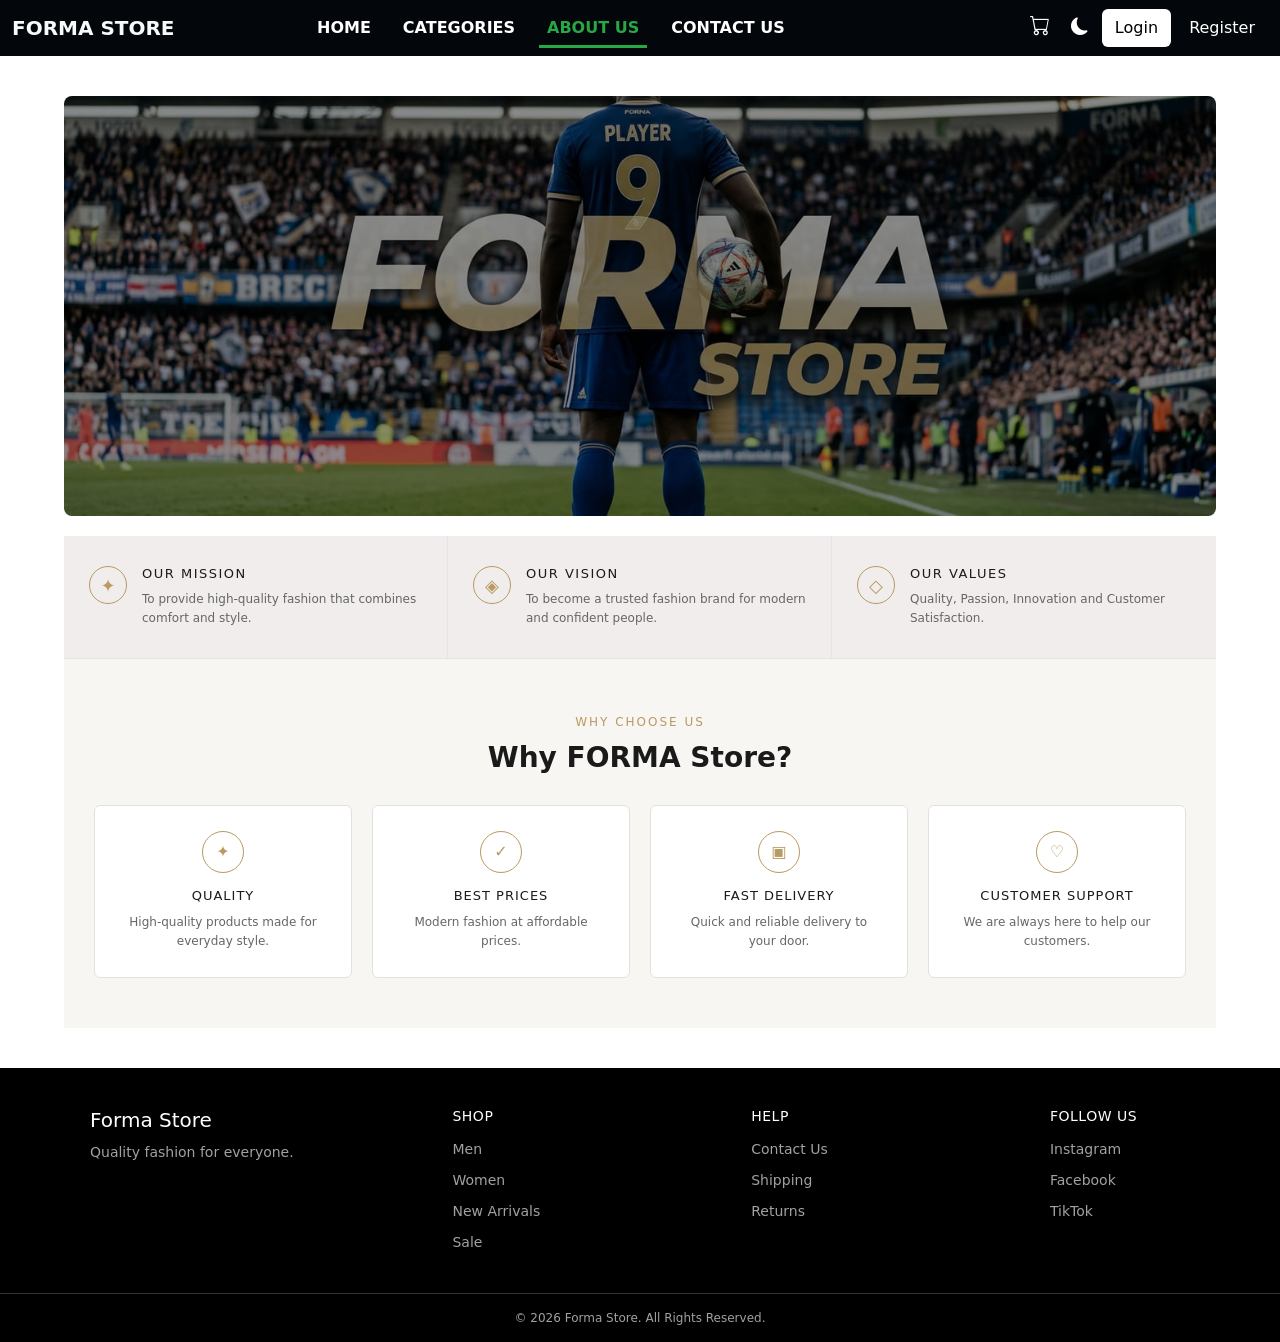
==== aboutus.html @ fb4b0520 "Merge pull request #5 from mohamedwesam13/mohamed02 ." ====
<!doctype html>
<html lang="en">
  <head>
    <meta charset="utf-8">
    <meta name="viewport" content="width=device-width, initial-scale=1">
    <title>About Us</title>
    <link href="https://cdn.jsdelivr.net/npm/bootstrap@5.3.8/dist/css/bootstrap.min.css" rel="stylesheet" integrity="sha384-sRIl4kxILFvY47J16cr9ZwB07vP4J8+LH7qKQnuqkuIAvNWLzeN8tE5YBujZqJLB" crossorigin="anonymous">
    <link rel="stylesheet" href="https://cdn.jsdelivr.net/npm/bootstrap-icons@1.13.1/font/bootstrap-icons.min.css">
<link rel="stylesheet" href="css/style.css">
</head>
  <body>
    <!-- Start Navbar -->
    <nav class="navbar navbar-expand-lg  ">
  <div class="container-fluid">   
  <a class="navbar-brand fw-bold text-light" hre f="#">FORMA STORE</a>
    <button class="navbar-toggler btn-light" type="button" data-bs-toggle="collapse" data-bs-target="#navbarSupportedContent" aria-controls="navbarSupportedContent" aria-expanded="false" aria-label="Toggle navigation">
      <span class="navbar-toggler-icon"></span>
    </button>
    <div class="collapse navbar-collapse " id="navbarSupportedContent">
      <ul class="navbar-nav  mb-2 mb-lg-0 mx-auto">
        <li class="nav-item">
          <a class="nav-link  fw-bold mx-2   links    " aria-current="page" href="index.html">HOME</a>
        </li>
        
        
        <li class="nav-item">
          <a class="nav-link  fw-bold mx-2   links" aria-current="page" href="categories.html">CATEGORIES</a>
        </li>
        <li class="nav-item">
          <a class="nav-link  fw-bold mx-2 active  links" aria-current="page" href="aboutus.html">ABOUT US</a>
        </li>
        <li class="nav-item">
          <a class="nav-link  fw-bold mx-2    links" aria-current="page" href="contactus.html">CONTACT US</a>
          </li>
      </ul>

      <div class="but ms-auto" >
        <button class="bg-transparent border-0 fs-5 mx-2 text-light cart"><a href="cart.html"><i class="bi bi-cart button-css"></i></a></button>
        <button id="darkModeToggle" class="dark-mode-toggle mx-2" title="Dark Mode"></button>
        <button class="btn bg-white logIn" ><a href="login.html"> Login</a></button>
        <button class="bg-transparent text-white register btn" ><a href="register.html"> Register</a></button>

      </div>

    </div>
  </div>
</nav>
<!-- End Navbar -->


<!-- Start section -->

<!-- About Section -->
    <section class="about-section">

        <!-- About Us -->
        <div class="about-hero">

            <img src="./assets/aboutus.jpg" alt="FORMA Store Fashion">



        </div>


        <!-- Our Mission / Vision / Values -->
        <div class="about-features">

            <div class="feature-box">

                <div class="feature-icon">✦</div>

                <div>
                    <h3>OUR MISSION</h3>

                    <p>
                        To provide high-quality fashion
                        that combines comfort and style.
                    </p>
                </div>

            </div>


            <div class="feature-box">

                <div class="feature-icon">◈</div>

                <div>
                    <h3>OUR VISION</h3>

                    <p>
                        To become a trusted fashion brand
                        for modern and confident people.
                    </p>
                </div>

            </div>


            <div class="feature-box">

                <div class="feature-icon">◇</div>

                <div>
                    <h3>OUR VALUES</h3>

                    <p>
                        Quality, Passion, Innovation
                        and Customer Satisfaction.
                    </p>
                </div>

            </div>

        </div>


        <!-- Why Choose Us -->
        <div class="why-choose">

            <div class="why-title">
                <span>WHY CHOOSE US</span>

                <h2>Why FORMA Store?</h2>
            </div>


            <div class="why-items">

                <div class="why-box">

                    <div class="why-icon">✦</div>

                    <h3>QUALITY</h3>

                    <p>
                        High-quality products
                        made for everyday style.
                    </p>

                </div>
                


                <div class="why-box">

                    <div class="why-icon">✓</div>

                    <h3>BEST PRICES</h3>

                    <p>
                        Modern fashion
                        at affordable prices.
                    </p>

                </div>


                <div class="why-box">

                    <div class="why-icon">▣</div>

                    <h3>FAST DELIVERY</h3>

                    <p>
                        Quick and reliable
                        delivery to your door.
                    </p>

                </div>


                <div class="why-box">

                    <div class="why-icon">♡</div>

                    <h3>CUSTOMER SUPPORT</h3>

                    <p>
                        We are always here
                        to help our customers.
                    </p>

                </div>

            </div>

        </div>

    </section>

<!-- End section -->



<!-- Start Footer -->
  <footer class="footer">
<div class="footer-content">
<div>
<h2>Forma Store</h2>
<p>Quality fashion for everyone.</p>
</div>
<div>
<h3>SHOP</h3>
<a href="#">Men</a>
<a href="#">Women</a>
<a href="#">New Arrivals</a>
<a href="#">Sale</a>
</div>
<div>
<h3>HELP</h3>
<a href="#">Contact Us</a>
<a href="#">Shipping</a>
<a href="#">Returns</a>
</div>
<div>
<h3>FOLLOW US</h3>
<a href="#">Instagram</a>
<a href="#">Facebook</a>
<a href="#">TikTok</a>
</div>
</div>
<div class="bottom">
<p>© 2026 Forma Store. All Rights Reserved.</p>
</div>
</footer>
<!-- End Footer -->
<script src="https://cdn.jsdelivr.net/npm/bootstrap@5.3.8/dist/js/bootstrap.bundle.min.js" integrity="sha384-FKyoEForCGlyvwx9Hj09JcYn3nv7wiPVlz7YYwJrWVcXK/BmnVDxM+D2scQbITxI" crossorigin="anonymous"></script>
<script src="script/darkmode.js"></script>
</body>
</html>
---- css/style.css ----
/* Global  */
* {
margin: 0px;
padding: 0px;
}
body {
min-height: 100vh;
display: flex;
flex-direction: column;
}
/* Start Home Page */

/* Start navbar */
.navbar{
    background-color: #03070b;
} 
.navbar-nav .links {
   
    color: white;
}
.navbar-nav .links:hover  , .navbar-nav .links.active{
    color: #28a745;
    border-bottom: 3px solid #28a745;
    padding-bottom: 5px;

}
.navbar-toggler {
    background-color: #ffffff !important;
    border: 1px solid #fff !important;
    border-radius: 4px !important;
    padding: 6px 10px !important;

}

.but .logIn a{
    text-decoration: none;
    color: #000;
}

.but .register a , .but .cart a{
    text-decoration:none ;
    border-style:none ;
    color: white;
}

/* End navbar */

/* Start Intro */

.forma-intro {
    width: 100%;
    min-height: 500px;

    display: flex;
    align-items: center;
    justify-content: space-between;

    padding: 60px 7%;
    box-sizing: border-box;

    background-color: #f7f7f7;
}

.intro-text {
    width: 45%;
}

.intro-small {
    font-size: 14px;
    letter-spacing: 4px;
    margin-bottom: 15px;
    color: #777;
}

.intro-text h1 {
    font-size: 55px;
    margin: 0;
    letter-spacing: 2px;
}

.intro-text h2 {
    font-size: 25px;
    margin: 10px 0 25px;
    font-weight: normal;
}

.intro-description {
    max-width: 450px;

    font-size: 16px;
    line-height: 1.8;

    color: #666;

    margin-bottom: 30px;
}
.intro-btn {
    display: inline-block;

    padding: 14px 30px;

    background-color: #000;
    color: #fff;

    text-decoration: none;

    font-size: 14px;
    letter-spacing: 1px;

    transition: 0.3s;
}

.intro-btn:hover {
    background-color: #978f55;
}
.intro-image {
    width: 45%;
    height: 420px;
    overflow: hidden;
    border-radius: 0 60px 0 60px;
}

.intro-image img {
    width: 100%;
    height: 100%;
    object-fit: cover;
    display: block;
    transition: 0.5s;
}

.intro-image img:hover {
    transform: scale(1.1);
}
/* End Intro */

/* Start Arivalls  */
.linkArivall{
    text-decoration: none;
    opacity: 65%;
    color: #000;
}
.linkArivall:hover {
    text-decoration: underline;
    opacity: 100%;
}

.product-card {
    transition: transform 0.3s ease;
  }
  .product-img-container {
    overflow: hidden;
  }
  .product-img-container img {
    transition: transform 0.4s ease; 
  }

  .product-card:hover .product-img-container img {
    transform: scale(1.08);
  }
  .fs-7 {
    font-size: 0.75rem;
  }

/* End Arivalls  */

/* Start Third section */

.category-section {
    width: 90%;
    max-width: 1200px;
    margin: 60px auto;

    display: flex;
    gap: 15px;

    min-height: 500px;
}

.category-card {
    position: relative;
    overflow: hidden;
    cursor: pointer;
}

.big-card {
    width: 70%;
    height: 500px;
}

.side-cards {
    width: 30%;

    display: flex;
    flex-direction: column;
    gap: 15px;
}

.small-card {
    height: calc(50% - 7.5px);
}

.category-card img {
    width: 100%;
    height: 100%;

    object-fit: cover;

    display: block;

    transition: transform 0.5s ease;
}

.category-card::after {
    content: "";

    position: absolute;

    top: 0;
    left: 0;

    width: 100%;
    height: 100%;

    background: rgba(0, 0, 0, 0.25);
}

.card-content {
    position: absolute;

    left: 25px;
    bottom: 25px;

    z-index: 2;

    color: white;
}

.big-card h2 {
    font-size: 28px;
    margin: 0 0 8px;
}

.small-card h3 {
    font-size: 18px;
    margin: 0 0 5px;
}

.card-content p {
    font-size: 11px;
    letter-spacing: 2px;

    margin: 0;
}

.category-card:hover img {
    transform: scale(1.05);
}

/* End Third section */

/* Start Footer  */
.footer {
  margin-top: auto;
  background-color: black;
  color: white;
}

.footer-content {
  display: flex;
  justify-content: space-between;
  flex-wrap: wrap;
  gap: 30px;
  padding: 40px 50px;
  max-width: 1200px;
  margin: 0 auto;
}

.footer-content div {
  display: flex;
  flex-direction: column;
  gap: 10px;
  min-width: 140px;
}

.footer-content h2 {
  font-size: 20px;
  margin: 0;
}

.footer-content h3 {
  font-size: 14px;
  margin: 0 0 5px 0;
  letter-spacing: 0.5px;
}

.footer-content p {
  color: #a1a1a1;
  font-size: 14px;
  margin: 0;
  max-width: 250px;
}

.footer-content a {
  color: #a1a1a1;
  text-decoration: none;
  font-size: 14px;
  transition: color 0.2s ease;
}

.footer-content a:hover {
  color: white;
}

.bottom {
  border-top: 1px solid #333;
  text-align: center;
  padding: 15px 20px;
}

.bottom p {
  color: #a1a1a1;
  font-size: 12px;
  margin: 0;
}



/* End Footer  */

/* End Home Page */

/* Start Categories Page */

.form-check-input {
    border-color: black;
    box-shadow: none !important;
  
}

.form-check-input:checked {
    background-color:black;
    border-color: black;
}
/* End Categories Page */


/* Start Media */

@media (max-width: 768px) {

    .forma-intro {
        flex-direction: column;

        text-align: center;

        padding: 40px 25px;
    }

    .intro-text {
        width: 100%;
    }

    .intro-text h1 {
        font-size: 40px;
    }
    .intro-description {
        margin: 20px auto 30px;
    }
    .intro-image {
        width: 100%;
        height: 350px;
        margin-top: 40px;
    }

        .category-section {
        flex-direction: column;
        width: 92%;
    }

    .big-card {
        width: 100%;
        height: 350px;
    }

    .side-cards {
        width: 100%;
        flex-direction: row;
    }

    .small-card {
        width: 50%;
        height: 220px;
    }

    .big-card h2 {
        font-size: 22px;

    .about-section {
        width: 94%;
    }


    .about-hero {
        height: 380px;
    }


    .about-overlay {
        left: 30px;

        width: 80%;
    }

    .about-overlay h2 {
        font-size: 30px;
    }

    .about-features {
        grid-template-columns: 1fr;
    }

    .feature-box {
        border-right: none;

        border-bottom: 1px solid #f1eded;
    }

    .feature-box:last-child {
        border-bottom: none;
    }

    .why-choose {
        padding: 40px 20px;
    }

    .why-items {
        grid-template-columns: 1fr 1fr;
    }

    }
}
@media (max-width: 500px) {

    .why-items {
        grid-template-columns: 1fr;
    }


    .about-overlay {
        left: 20px;
    }


    .about-overlay h2 {
        font-size: 26px;
    }

}


/* End Media */


.about-section {
    width: 90%;
    max-width: 1200px;
    margin: 40px auto;
    background: #ffffff;
    color: #090101;
    box-sizing: border-box;
}

.about-hero {
    height: 420px;
    position: relative;
    overflow: hidden;
    border-radius: 8px;
}

.about-hero img {
    width: 100%;
    height: 100%;
    object-fit: cover;
    display: block;
    filter: brightness(0.55);
}

.about-overlay {
    position: absolute;
    top: 50%;
    left: 50px;
    transform: translateY(-50%);
    max-width: 450px;
    width: 80%;
    color: #ffffff;
    z-index: 2;
}

.about-overlay span {
    font-size: 14px;
    letter-spacing: 3px;
    color: #b99a62;
    text-transform: uppercase;
}

.about-overlay h2 {
    font-size: 38px;
    margin: 10px 0;
    font-weight: 600;
    color: #ffffff;
    line-height: 1.2;
}

.about-overlay p {
    font-size: 14px;
    line-height: 1.7;
    color: #e0e0e0;
}

.about-features {
    display: grid;
    grid-template-columns: repeat(3, 1fr);
    background: #f1eded;
    border-bottom: 1px solid #e5e5e5;
    margin-top: 20px;
}

.feature-box {
    display: flex;
    align-items: flex-start;
    gap: 15px;
    padding: 30px 25px;
    border-right: 1px solid #e5e5e5;
}

.feature-box:last-child {
    border-right: none;
}

.feature-icon {
    min-width: 38px;
    height: 38px;
    border: 1px solid #b99a62;
    border-radius: 50%;
    display: flex;
    align-items: center;
    justify-content: center;
    color: #b99a62;
    font-size: 18px;
    flex-shrink: 0;
}

.feature-box h3 {
    margin: 0 0 8px;
    font-size: 13px;
    letter-spacing: 1.5px;
    color: #1a1a1a;
}

.feature-box p {
    margin: 0;
    font-size: 12px;
    line-height: 1.6;
    color: #666666;
}

.why-choose {
    padding: 50px 30px;
    background: #f7f6f2;
}

.why-title {
    margin-bottom: 30px;
    text-align: center;
}

.why-title span {
    font-size: 12px;
    letter-spacing: 2px;
    color: #b99a62;
    text-transform: uppercase;
}

.why-title h2 {
    margin: 8px 0 0;
    font-size: 28px;
    font-weight: 600;
    color: #1a1a1a;
}

.why-items {
    display: grid;
    grid-template-columns: repeat(4, 1fr);
    gap: 20px;
}

.why-box {
    background: #ffffff;
    padding: 25px;
    border: 1px solid #e4e1da;
    border-radius: 6px;
    transition: transform 0.3s ease, border-color 0.3s ease;
    text-align: center;
}

.why-box:hover {
    transform: translateY(-5px);
    border-color: #b99a62;
}

.why-icon {
    width: 42px;
    height: 42px;
    border: 1px solid #b99a62;
    border-radius: 50%;
    display: flex;
    align-items: center;
    justify-content: center;
    color: #b99a62;
    margin: 0 auto 15px auto;
}

.why-box h3 {
    font-size: 13px;
    letter-spacing: 1px;
    margin-bottom: 10px;
    color: #1a1a1a;
}

.why-box p {
    font-size: 12px;
    line-height: 1.6;
    color: #666666;
    margin: 0;
}






/* Start Dark Mode */


body.dark-mode {
    background-color: #121212;
    color: #f1f1f1;
}


body.dark-mode .navbar {
    background-color: black;
}

body.dark-mode .forma-intro {
    background-color: #1a1a1a;
}

body.dark-mode .intro-small,
body.dark-mode .intro-description {
    color: #cccccc;
}

body.dark-mode .intro-btn {
    background-color: #f1f1f1;
    color: black;
}

body.dark-mode .card-body h3,
body.dark-mode .product-card h3,
body.dark-mode .text-dark {
    color: #f1f1f1 !important;
}

body.dark-mode .bg-light {
    background-color: #1e1e1e !important;
}

body.dark-mode .linkArivall {
    color: #f1f1f1;
}


.dark-mode-toggle {
    background-color: transparent;
    border: none;
    font-size: 1.1rem;
    color: #ffffff;
}

/* End Dark Mode */

/* start cart */

.cart-page {
    width: 92%;
    max-width: 1200px;
    margin: 60px auto;
}

.cart-title {
    font-size: 28px;
    font-weight: 600;
    letter-spacing: 1px;
    margin-bottom: 30px;
}
.cart-container {
    background: white;
    border: 1px solid #e5e5e5;
}

.cart-header {
    display: grid;

    grid-template-columns:
        2fr
        1fr
        1fr
        1fr
        40px;
    align-items: center;
    padding: 20px 25px;
    background: #fafafa;
    border-bottom: 1px solid #e5e5e5;
    font-size: 11px;
    font-weight: bold;
    letter-spacing: 1px;
}

.cart-item {
    display: grid;
    grid-template-columns:
        2fr
        1fr
        1fr
        1fr
        40px;
    align-items: center;
    padding: 22px 25px;
    border-bottom: 1px solid #eeeeee;
    min-height: 130px;
}

.product-info {
    display: flex;
    align-items: center;
    gap: 18px;
}

.product-info img {
    width: 80px;
    height: 80px;
    object-fit: cover;
    border: 1px solid #eeeeee;
    background: #f5f5f5;
}

.product-info h3 {
    font-size: 14px;
    font-weight: 600;
    margin-bottom: 8px;
}

.product-info p {
    font-size: 11px;
    color: #777;
    margin-bottom: 3px;
}

.product-price,
.product-total {
    font-size: 13px;
    font-weight: 500;
}

.quantity {
    display: flex;
    align-items: center;
    justify-content: flex-start;
    width: fit-content;
    border: 1px solid #ddd;
}

.quantity button {
    width: 28px;
    height: 28px;
    border: none;
    background: white;
    cursor: pointer;
    font-size: 15px;
    transition: 0.2s;
}

.quantity button:hover {
    background: #f0eee8;
}

.quantity span {
    width: 28px;
    text-align: center;
    font-size: 12px;
}

.delete-btn {
    border: none;
    background: transparent;
    cursor: pointer;
    font-size: 15px;
    opacity: 0.6;
    transition: 0.2s;
}

.delete-btn:hover {
    opacity: 1;
    transform: scale(1.1);
}

.cart-bottom {
    display: grid;
    grid-template-columns: 1fr 1fr;
    gap: 25px;
    margin-top: 30px;
}

.coupon-box {
    background: white;
    border: 1px solid #e5e5e5;
    padding: 30px;
}

.coupon-box h3 {
    font-size: 12px;
    letter-spacing: 1px;
    margin-bottom: 20px;
}

.coupon-form {
    display: flex;
    gap: 10px;
}

.coupon-form input {
    flex: 1;
    height: 42px;
    border: 1px solid #ddd;
    padding: 0 12px;
    outline: none;
    font-size: 12px;
}

.coupon-form input:focus {
    border-color: #b99a62;
}

.coupon-form button {
    padding: 0 22px;
    border: none;
    background: #171717;
    color: white;
    cursor: pointer;
    font-size: 11px;
    letter-spacing: 1px;
    transition: 0.3s;
}

.coupon-form button:hover {
    background: #b99a62;
}

.summary {
    background: white;
    border: 1px solid #e5e5e5;
    padding: 30px;
}

.summary-row,
.summary-total {
    display: flex;
    justify-content: space-between;
    align-items: center;
    margin-bottom: 18px;
}

.summary-row span,
.summary-total span {
    font-size: 12px;
    letter-spacing: 1px;
}

.summary-row strong {
    font-size: 13px;
    font-weight: 500;
}

.summary-total {
    padding-top: 18px;
    border-top: 1px solid #eeeeee;
    margin-top: 5px;
}

.summary-total strong {
    color: #b99a62;
    font-size: 18px;
}

.checkout-btn {
    width: 100%;
    height: 45px;
    margin-top: 15px;
    border: none;
    background: #171717;
    color: white;
    cursor: pointer;
    font-size: 11px;
    font-weight: bold;
    letter-spacing: 1px;
    transition: 0.3s;
}

.checkout-btn:hover {
    background: #b99a62;
}

.continue-shopping {
    display: block;
    text-align: center;
    margin-top: 18px;
    color: #555;
    text-decoration: none;
    font-size: 10px;
    letter-spacing: 1px;
}

.continue-shopping:hover {
    color: #b99a62;
}

/* end cart */


/* Start Media */

@media (max-width: 992px) {
    .why-items {
        grid-template-columns: repeat(2, 1fr);
    }
}

@media (max-width: 768px) {
    .about-section {
        width: 95%;
        margin: 20px auto;
    }

    .about-hero {
        height: 320px;
    }

    .about-overlay {
        left: 25px;
        width: 90%;
    }

    .about-overlay h2 {
        font-size: 28px;
    }

    .about-features {
        grid-template-columns: 1fr;
    }

    .feature-box {
        border-right: none;
        border-bottom: 1px solid #e5e5e5;
        padding: 20px;
    }

    .feature-box:last-child {
        border-bottom: none;
    }

  .footer-content {
    flex-direction: column;
    align-items: center; 
    text-align: center; 
    padding: 40px 20px;
    gap: 30px;
  }

  .footer-content div {
    align-items: center;
  }

  .footer-content p {
    max-width: 100%;
  }
  .cart-page {
        width: 95%;

        margin: 35px auto;
    }


    .cart-header {
        display: none;
    }


    .cart-item {
        grid-template-columns: 1fr;

        gap: 15px;

        padding: 25px;
    }


    .product-info {
        width: 100%;
    }


    .product-price::before {
        content: "PRICE: ";

        color: #888;

        font-size: 10px;
    }


    .product-total::before {
        content: "TOTAL: ";

        color: #888;

        font-size: 10px;
    }


    .quantity {
        margin: 5px 0;
    }


    .delete-btn {
        position: absolute;

        right: 25px;
    }


    .cart-bottom {
        grid-template-columns: 1fr;
    }


}

@media (max-width: 576px) {
    .about-hero {
        height: 280px;
    }

    .about-overlay {
        left: 15px;
    }

    .about-overlay h2 {
        font-size: 22px;
    }

    .about-overlay p {
        font-size: 12px;
        line-height: 1.5;
    }

    .why-choose {
        padding: 30px 15px;
    }

    .why-items {
        grid-template-columns: 1fr;
    }

        .cart-title {
        font-size: 22px;
    }
    .product-info img {
        width: 65px;
        height: 65px;
    }
    .product-info h3 {
        font-size: 12px;
    }
    .coupon-form {
        flex-direction: column;
    }
    .coupon-form button {
        height: 40px;
    }
}


/* End Media */
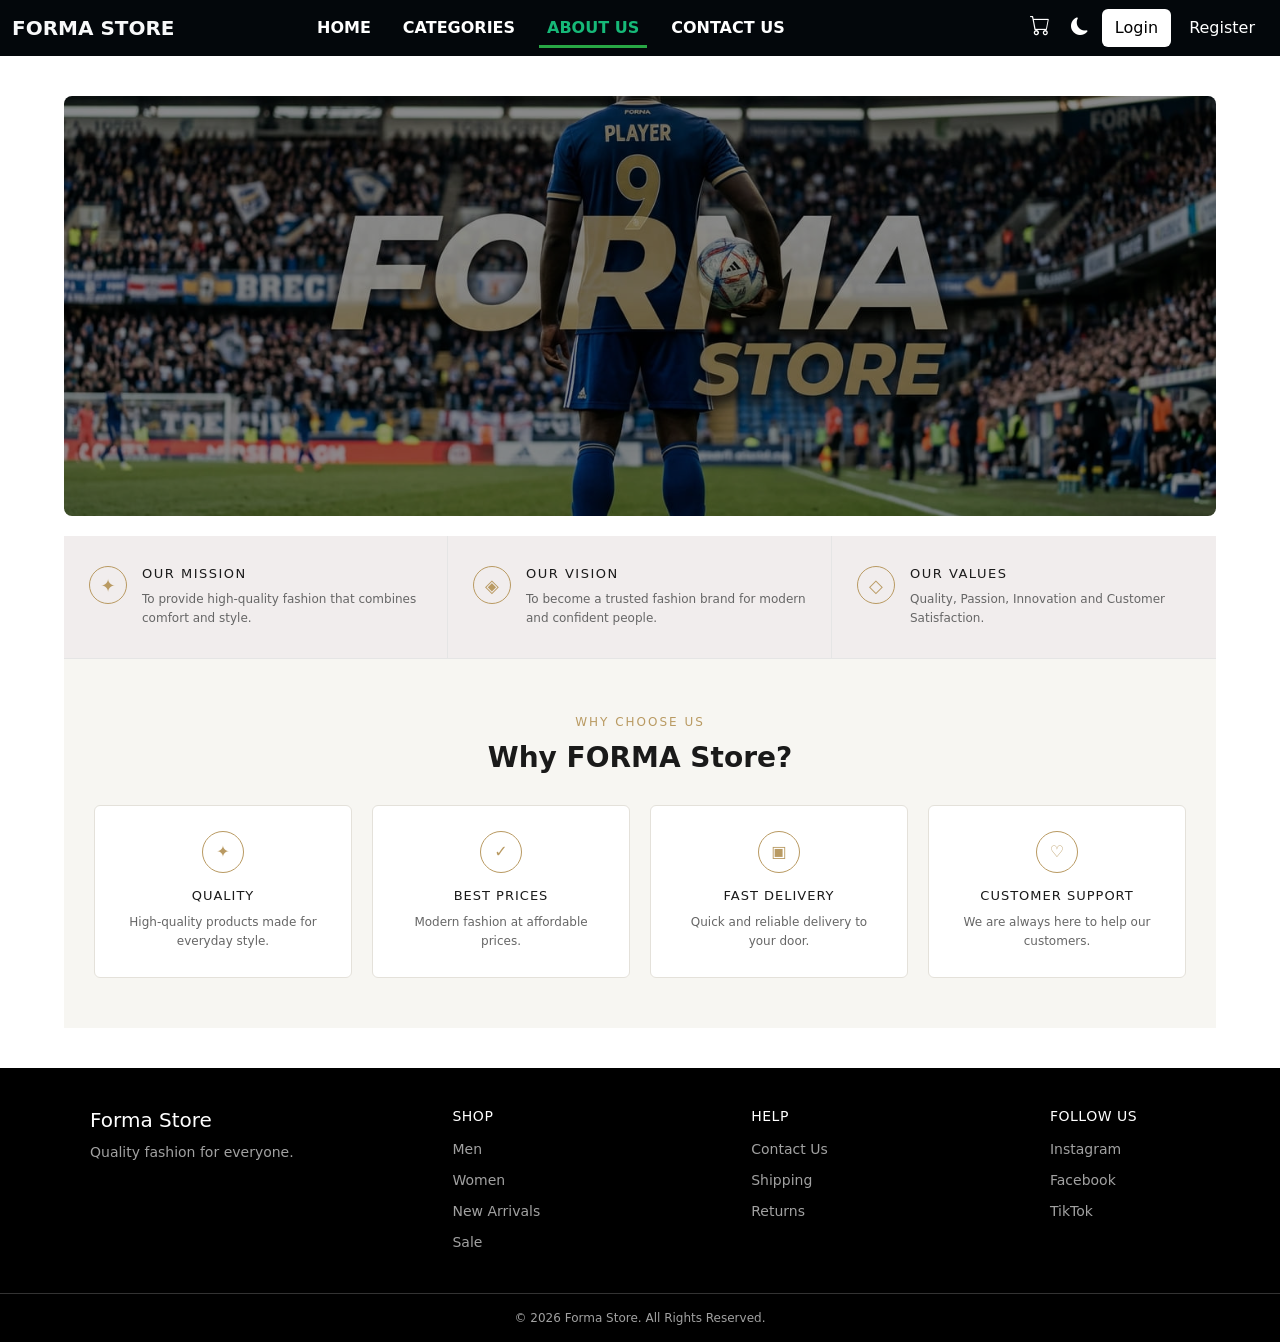
==== commit 3bcf3e35: "Merge pull request #8 from mohamedwesam13/mohamed02 ." ====
--- a/aboutus.html
+++ b/aboutus.html
@@ -35,7 +35,7 @@
       </ul>
 
       <div class="but ms-auto" >
-        <button class="bg-transparent border-0 fs-5 mx-2 text-light cart"><a href="cart.html"><i class="bi bi-cart button-css"></i></a></button>
+        <button class="bg-transparent border-0 fs-5 mx-2 text-light cart" aria-label="cart"><a href="cart.html"><i class="bi bi-cart button-css"></i></a></button>
         <button id="darkModeToggle" class="dark-mode-toggle mx-2" title="Dark Mode"></button>
         <button class="btn bg-white logIn" ><a href="login.html"> Login</a></button>
         <button class="bg-transparent text-white register btn" ><a href="register.html"> Register</a></button>
--- a/css/style.css
+++ b/css/style.css
@@ -310,7 +310,7 @@
 }
 
 .footer-content a:hover {
-  color: white;
+  color: #28a745;
 }
 
 .bottom {
@@ -327,6 +327,8 @@
 
 
 
+
+
 /* End Footer  */
 
 /* End Home Page */
@@ -346,121 +348,6 @@
 /* End Categories Page */
 
 
-/* Start Media */
-
-@media (max-width: 768px) {
-
-    .forma-intro {
-        flex-direction: column;
-
-        text-align: center;
-
-        padding: 40px 25px;
-    }
-
-    .intro-text {
-        width: 100%;
-    }
-
-    .intro-text h1 {
-        font-size: 40px;
-    }
-    .intro-description {
-        margin: 20px auto 30px;
-    }
-    .intro-image {
-        width: 100%;
-        height: 350px;
-        margin-top: 40px;
-    }
-
-        .category-section {
-        flex-direction: column;
-        width: 92%;
-    }
-
-    .big-card {
-        width: 100%;
-        height: 350px;
-    }
-
-    .side-cards {
-        width: 100%;
-        flex-direction: row;
-    }
-
-    .small-card {
-        width: 50%;
-        height: 220px;
-    }
-
-    .big-card h2 {
-        font-size: 22px;
-
-    .about-section {
-        width: 94%;
-    }
-
-
-    .about-hero {
-        height: 380px;
-    }
-
-
-    .about-overlay {
-        left: 30px;
-
-        width: 80%;
-    }
-
-    .about-overlay h2 {
-        font-size: 30px;
-    }
-
-    .about-features {
-        grid-template-columns: 1fr;
-    }
-
-    .feature-box {
-        border-right: none;
-
-        border-bottom: 1px solid #f1eded;
-    }
-
-    .feature-box:last-child {
-        border-bottom: none;
-    }
-
-    .why-choose {
-        padding: 40px 20px;
-    }
-
-    .why-items {
-        grid-template-columns: 1fr 1fr;
-    }
-
-    }
-}
-@media (max-width: 500px) {
-
-    .why-items {
-        grid-template-columns: 1fr;
-    }
-
-
-    .about-overlay {
-        left: 20px;
-    }
-
-
-    .about-overlay h2 {
-        font-size: 26px;
-    }
-
-}
-
-
-/* End Media */
 
 
 .about-section {
@@ -939,6 +826,108 @@
 
 /* end cart */
 
+/* start contact us */
+
+/*contact*/
+:root {
+  --bg: #f5f6f8
+  --nav: #ffffff;   
+  --text: #171b22;
+  --second-text: #666;
+  --box: #eef8f6;
+  --form: #ffffff;
+  --input: #ffffff;
+  --border: #dee2e6;
+  --green: #16b978;
+}
+
+.dark-mode {
+    --bg: #0b1017;
+    --nav: #05080c;
+    --text: #f5f5f5;
+    --second-text: #a9afb8;
+    --box: #08251f;
+    --form: #161b23;
+    --input: #12171f;
+    --border: #343b45;
+    --green: #16b978;
+}
+
+body {
+    background-color: var(--bg);
+    color: var(--text);
+    transition: 0.4s;
+}
+
+.custom-nav {
+    background-color: var(--nav) !important;
+}
+
+.custom-text {
+    color: var(--text) !important;
+}
+
+.second-text {
+    color: var(--second-text);
+}
+
+.contact-box {
+    background-color: var(--box);
+    border: 1px solid rgba(22, 185, 120, 0.3);
+}
+
+.form-box {
+    background-color: var(--form);
+    border: 1px solid var(--border);
+}
+
+.custom-input {
+    background-color: var(--input) !important;
+    color: var(--text) !important;
+    border-color: var(--border) !important;
+}
+
+.custom-input:focus {
+    border-color: var(--green) !important;
+    box-shadow: 0 0 0 0.25rem rgba(22, 185, 120, 0.15) !important;
+}
+
+.custom-input::placeholder {
+    color:#8a9099;
+    opacity:1;
+}
+
+body.dark-mode .custom-input::placeholder {
+    color:#9ca3af;
+    opacity:1;
+}
+
+.green-text {
+    color: var(--green);
+}
+
+.green-bg {
+    background-color: var(--green);
+}
+
+.contact-icon {
+    width: 50px;
+    height: 50px;
+    background-color: rgba(22, 185, 120, 0.12);
+    color: var(--green);
+}
+
+.theme-btn {
+    border: none;
+    background: transparent;
+    color: var(--text);
+}
+
+.nav-link.active {
+    color: var(--green) !important;
+}
+
+/* end contact us */
 
 /* Start Media */
 
@@ -949,6 +938,97 @@
 }
 
 @media (max-width: 768px) {
+        .forma-intro {
+        flex-direction: column;
+
+        text-align: center;
+
+        padding: 40px 25px;
+    }
+
+    .intro-text {
+        width: 100%;
+    }
+
+    .intro-text h1 {
+        font-size: 40px;
+    }
+    .intro-description {
+        margin: 20px auto 30px;
+    }
+    .intro-image {
+        width: 100%;
+        height: 350px;
+        margin-top: 40px;
+    }
+
+        .category-section {
+        flex-direction: column;
+        width: 92%;
+    }
+
+    .big-card {
+        width: 100%;
+        height: 350px;
+    }
+
+    .side-cards {
+        width: 100%;
+        flex-direction: row;
+    }
+
+    .small-card {
+        width: 50%;
+        height: 220px;
+    }
+
+    .big-card h2 {
+        font-size: 22px;
+
+    .about-section {
+        width: 94%;
+    }
+
+
+    .about-hero {
+        height: 380px;
+    }
+
+
+    .about-overlay {
+        left: 30px;
+
+        width: 80%;
+    }
+
+    .about-overlay h2 {
+        font-size: 30px;
+    }
+
+    .about-features {
+        grid-template-columns: 1fr;
+    }
+
+    .feature-box {
+        border-right: none;
+
+        border-bottom: 1px solid #f1eded;
+    }
+
+    .feature-box:last-child {
+        border-bottom: none;
+    }
+
+    .why-choose {
+        padding: 40px 20px;
+    }
+
+    .why-items {
+        grid-template-columns: 1fr 1fr;
+    }
+
+    }
+
     .about-section {
         width: 95%;
         margin: 20px auto;
@@ -1101,7 +1181,21 @@
     .coupon-form button {
         height: 40px;
     }
-}
-
+
+        .why-items {
+        grid-template-columns: 1fr;
+    }
+
+
+    .about-overlay {
+        left: 20px;
+    }
+
+
+    .about-overlay h2 {
+        font-size: 26px;
+    }
+
+}
 
 /* End Media */
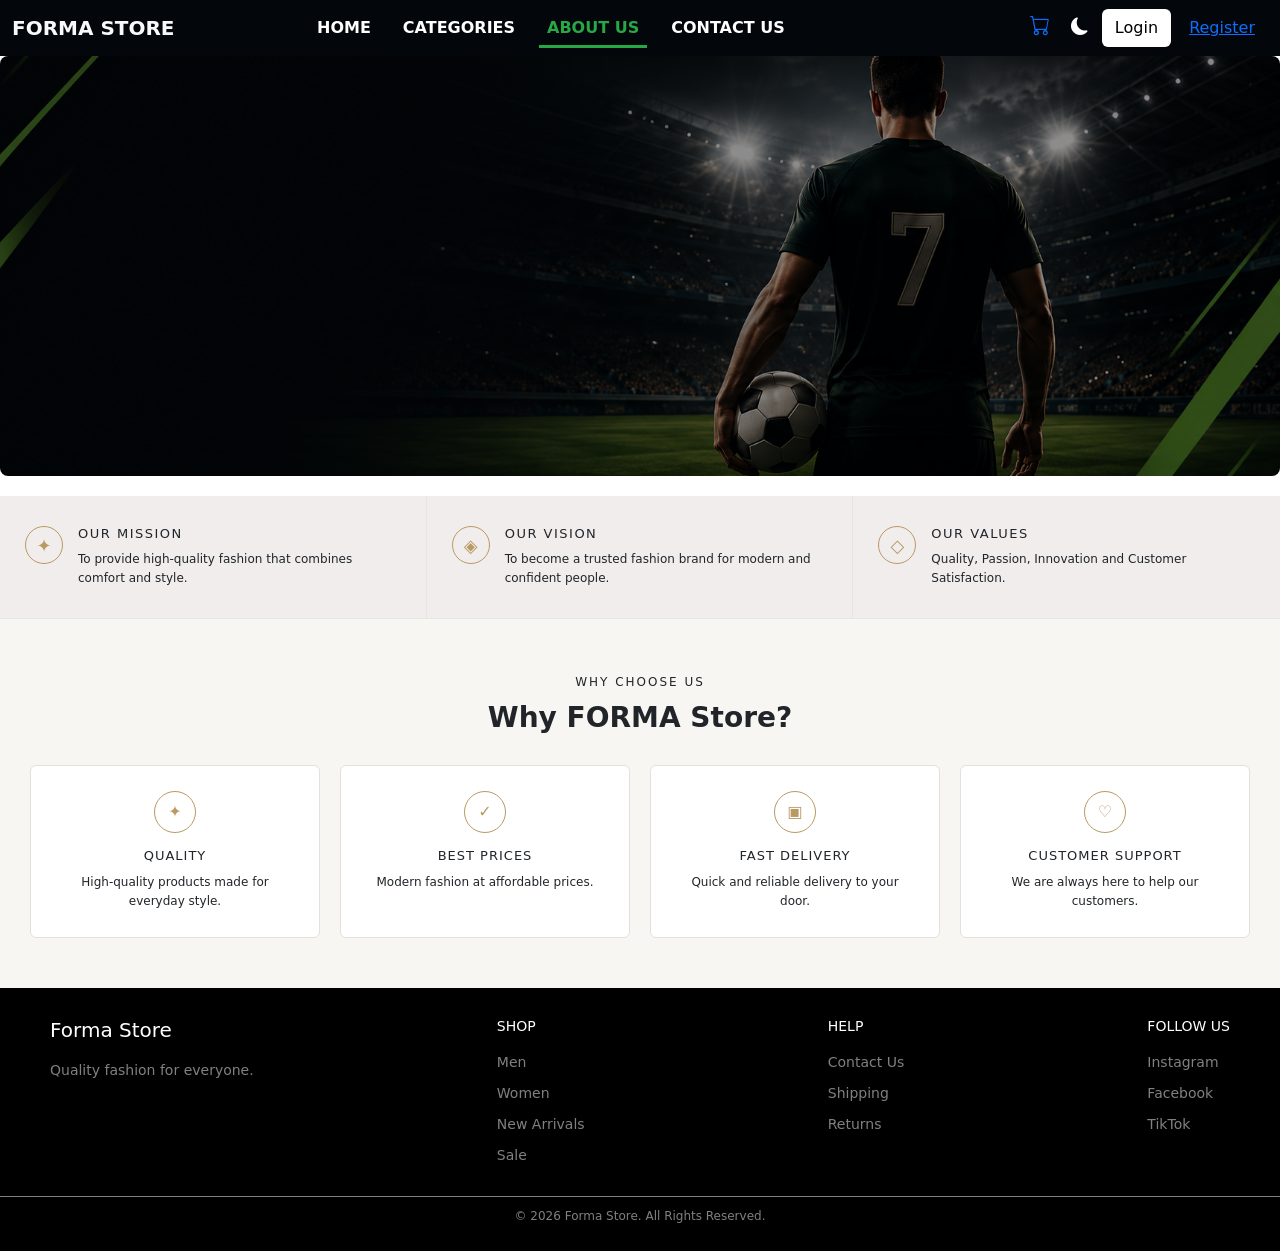
==== commit 2af5e777: "." ====
--- a/aboutus.html
+++ b/aboutus.html
@@ -35,7 +35,7 @@
       </ul>
 
       <div class="but ms-auto" >
-        <button class="bg-transparent border-0 fs-5 mx-2 text-light cart" aria-label="cart"><a href="cart.html"><i class="bi bi-cart button-css"></i></a></button>
+        <button class="bg-transparent border-0 fs-5 mx-2 text-light cart"><a href="cart.html"><i class="bi bi-cart button-css"></i></a></button>
         <button id="darkModeToggle" class="dark-mode-toggle mx-2" title="Dark Mode"></button>
         <button class="btn bg-white logIn" ><a href="login.html"> Login</a></button>
         <button class="bg-transparent text-white register btn" ><a href="register.html"> Register</a></button>
@@ -54,7 +54,7 @@
     <section class="about-section">
 
         <!-- About Us -->
-        <div class="about-hero">
+        <div class="about-hero ">
 
             <img src="./assets/aboutus.jpg" alt="FORMA Store Fashion">
 
@@ -64,16 +64,16 @@
 
 
         <!-- Our Mission / Vision / Values -->
-        <div class="about-features">
-
-            <div class="feature-box">
+        <div class="about-features ">
+
+            <div class="feature-box ">
 
                 <div class="feature-icon">✦</div>
 
                 <div>
-                    <h3>OUR MISSION</h3>
-
-                    <p>
+                    <h3 class="text-dark">OUR MISSION </h3>
+
+                    <p class="text-dark">
                         To provide high-quality fashion
                         that combines comfort and style.
                     </p>
@@ -87,9 +87,9 @@
                 <div class="feature-icon">◈</div>
 
                 <div>
-                    <h3>OUR VISION</h3>
-
-                    <p>
+                    <h3  class="text-dark">OUR VISION</h3>
+
+                    <p  class="text-dark">
                         To become a trusted fashion brand
                         for modern and confident people.
                     </p>
@@ -103,9 +103,9 @@
                 <div class="feature-icon">◇</div>
 
                 <div>
-                    <h3>OUR VALUES</h3>
-
-                    <p>
+                    <h3  class="text-dark">OUR VALUES</h3>
+
+                    <p  class="text-dark">
                         Quality, Passion, Innovation
                         and Customer Satisfaction.
                     </p>
@@ -120,9 +120,9 @@
         <div class="why-choose">
 
             <div class="why-title">
-                <span>WHY CHOOSE US</span>
-
-                <h2>Why FORMA Store?</h2>
+                <span  class="text-dark">WHY CHOOSE US</span>
+
+                <h2  class="text-dark">Why FORMA Store?</h2>
             </div>
 
 
@@ -132,9 +132,9 @@
 
                     <div class="why-icon">✦</div>
 
-                    <h3>QUALITY</h3>
-
-                    <p>
+                    <h3  class="text-dark">QUALITY</h3>
+
+                    <p  class="text-dark">
                         High-quality products
                         made for everyday style.
                     </p>
@@ -147,9 +147,9 @@
 
                     <div class="why-icon">✓</div>
 
-                    <h3>BEST PRICES</h3>
-
-                    <p>
+                    <h3  class="text-dark">BEST PRICES</h3>
+
+                    <p  class="text-dark">
                         Modern fashion
                         at affordable prices.
                     </p>
@@ -161,9 +161,9 @@
 
                     <div class="why-icon">▣</div>
 
-                    <h3>FAST DELIVERY</h3>
-
-                    <p>
+                    <h3  class="text-dark">FAST DELIVERY</h3>
+
+                    <p  class="text-dark">
                         Quick and reliable
                         delivery to your door.
                     </p>
@@ -175,9 +175,9 @@
 
                     <div class="why-icon">♡</div>
 
-                    <h3>CUSTOMER SUPPORT</h3>
-
-                    <p>
+                    <h3  class="text-dark">CUSTOMER SUPPORT</h3>
+
+                    <p  class="text-dark">
                         We are always here
                         to help our customers.
                     </p>
@@ -227,6 +227,6 @@
 </footer>
 <!-- End Footer -->
 <script src="https://cdn.jsdelivr.net/npm/bootstrap@5.3.8/dist/js/bootstrap.bundle.min.js" integrity="sha384-FKyoEForCGlyvwx9Hj09JcYn3nv7wiPVlz7YYwJrWVcXK/BmnVDxM+D2scQbITxI" crossorigin="anonymous"></script>
-<script src="script/darkmode.js"></script>
+<script src="./script/darkmode.js"></script>
 </body>
 </html>
--- a/css/style.css
+++ b/css/style.css
@@ -20,7 +20,9 @@
    
     color: white;
 }
-.navbar-nav .links:hover  , .navbar-nav .links.active{
+.navbar-nav .linkshover,
+.navbar-nav .links.active
+{
     color: #28a745;
     border-bottom: 3px solid #28a745;
     padding-bottom: 5px;
@@ -37,12 +39,6 @@
 .but .logIn a{
     text-decoration: none;
     color: #000;
-}
-
-.but .register a , .but .cart a{
-    text-decoration:none ;
-    border-style:none ;
-    color: white;
 }
 
 /* End navbar */
@@ -262,72 +258,52 @@
 
 /* Start Footer  */
 .footer {
-  margin-top: auto;
-  background-color: black;
-  color: white;
+margin-top: auto;
+background-color: black;
+color: white;
 }
 
 .footer-content {
-  display: flex;
-  justify-content: space-between;
-  flex-wrap: wrap;
-  gap: 30px;
-  padding: 40px 50px;
-  max-width: 1200px;
-  margin: 0 auto;
+display: flex;
+justify-content: space-between;
+padding: 30px 50px;
 }
 
 .footer-content div {
-  display: flex;
-  flex-direction: column;
-  gap: 10px;
-  min-width: 140px;
+display: flex;
+flex-direction: column;
+gap: 10px;
 }
 
 .footer-content h2 {
-  font-size: 20px;
-  margin: 0;
+font-size: 20px;
 }
 
 .footer-content h3 {
-  font-size: 14px;
-  margin: 0 0 5px 0;
-  letter-spacing: 0.5px;
+font-size: 14px;
 }
 
 .footer-content p {
-  color: #a1a1a1;
-  font-size: 14px;
-  margin: 0;
-  max-width: 250px;
+color: gray;
+font-size: 14px;
 }
 
 .footer-content a {
-  color: #a1a1a1;
-  text-decoration: none;
-  font-size: 14px;
-  transition: color 0.2s ease;
-}
-
-.footer-content a:hover {
-  color: #28a745;
+color: gray;
+text-decoration: none;
+font-size: 14px;
 }
 
 .bottom {
-  border-top: 1px solid #333;
-  text-align: center;
-  padding: 15px 20px;
+border-top: 1px solid gray;
+text-align: center;
+padding: 10px 0px;
 }
 
 .bottom p {
-  color: #a1a1a1;
-  font-size: 12px;
-  margin: 0;
-}
-
-
-
-
+color: gray;
+font-size: 12px;
+}
 
 /* End Footer  */
 
@@ -336,29 +312,157 @@
 /* Start Categories Page */
 
 .form-check-input {
+    width: 18px;
+    height: 18px;
     border-color: black;
     box-shadow: none !important;
+    cursor: pointer;
   
 }
 
 .form-check-input:checked {
-    background-color:black;
+    
+    background-color:#28a745;
     border-color: black;
+   
 }
 /* End Categories Page */
 
 
-
-
+/* Start Media */
+
+@media (max-width: 768px) {
+
+    .forma-intro {
+        flex-direction: column;
+
+        text-align: center;
+
+        padding: 40px 25px;
+    }
+
+    .intro-text {
+        width: 100%;
+    }
+
+    .intro-text h1 {
+        font-size: 40px;
+    }
+    .intro-description {
+        margin: 20px auto 30px;
+    }
+    .intro-image {
+        width: 100%;
+        height: 350px;
+        margin-top: 40px;
+    }
+
+        .category-section {
+        flex-direction: column;
+        width: 92%;
+    }
+
+    .big-card {
+        width: 100%;
+        height: 350px;
+    }
+
+    .side-cards {
+        width: 100%;
+        flex-direction: row;
+    }
+
+    .small-card {
+        width: 50%;
+        height: 220px;
+    }
+
+    .big-card h2 {
+        font-size: 22px;
+
+    .about-section {
+        width: 94%;
+    }
+
+
+    .about-hero {
+        height: 380px;
+    }
+
+
+    .about-overlay {
+        left: 30px;
+
+        width: 80%;
+    }
+
+    .about-overlay h2 {
+        font-size: 30px;
+    }
+
+    .about-features {
+        grid-template-columns: 1fr;
+    }
+
+    .feature-box {
+        border-right: none;
+
+        border-bottom: 1px solid #f1eded;
+    }
+
+    .feature-box:last-child {
+        border-bottom: none;
+    }
+
+    .why-choose {
+        padding: 40px 20px;
+    }
+
+    .why-items {
+        grid-template-columns: 1fr 1fr;
+    }
+
+    }
+}
+@media (max-width: 500px) {
+
+    .why-items {
+        grid-template-columns: 1fr;
+    }
+
+
+    .about-overlay {
+        left: 20px;
+    }
+
+
+    .about-overlay h2 {
+        font-size: 26px;
+    }
+
+}
+
+
+/* End Media */
+
+
+
+/* ==========================================
+   Base Styles & Resets
+   ========================================== */
 .about-section {
-    width: 90%;
-    max-width: 1200px;
-    margin: 40px auto;
-    background: #ffffff;
-    color: #090101;
-    box-sizing: border-box;
-}
-
+  
+    background: #ffffff !;
+    
+}
+body.dark-mode .about-section {
+    background: #0d0f0e;
+    color: #fff;
+}
+
+/* ==========================================
+   Hero Section
+   ========================================== */
 .about-hero {
     height: 420px;
     position: relative;
@@ -406,6 +510,9 @@
     color: #e0e0e0;
 }
 
+/* ==========================================
+   Mission / Vision / Values Section
+   ========================================== */
 .about-features {
     display: grid;
     grid-template-columns: repeat(3, 1fr);
@@ -453,6 +560,9 @@
     color: #666666;
 }
 
+/* ==========================================
+   Why Choose Us Section
+   ========================================== */
 .why-choose {
     padding: 50px 30px;
     background: #f7f6f2;
@@ -523,9 +633,82 @@
     margin: 0;
 }
 
-
-
-
+/* ==========================================
+   Responsive Breakpoints (Media Queries)
+   ========================================== */
+
+/* الشاشات المتوسطة والتابلت (أقل من 992px) */
+@media (max-width: 992px) {
+    .why-items {
+        grid-template-columns: repeat(2, 1fr);
+    }
+}
+
+/* التابلت والموبايل الكبير (أقل من 768px) */
+@media (max-width: 768px) {
+    .about-section {
+        width: 95%;
+        margin: 20px auto;
+    }
+
+    .about-hero {
+        height: 320px;
+    }
+
+    .about-overlay {
+        left: 25px;
+        width: 90%;
+    }
+
+    .about-overlay h2 {
+        font-size: 28px;
+    }
+
+    .about-features {
+        grid-template-columns: 1fr;
+    }
+
+    .feature-box {
+        border-right: none;
+        border-bottom: 1px solid #e5e5e5;
+        padding: 20px;
+    }
+
+    .feature-box:last-child {
+        border-bottom: none;
+    }
+}
+
+/* الشاشات الصغيرة والموبايل (أقل من 576px) */
+@media (max-width: 576px) {
+    .about-hero {
+        height: 280px;
+    }
+
+    .about-overlay {
+        left: 15px;
+    }
+
+    .about-overlay h2 {
+        font-size: 22px;
+    }
+
+    .about-overlay p {
+        font-size: 12px;
+        line-height: 1.5;
+    }
+
+    .why-choose {
+        padding: 30px 15px;
+    }
+
+    .why-items {
+        grid-template-columns: 1fr;
+    }
+}
+
+
+/* End About Us */
 
 
 /* Start Dark Mode */
@@ -552,7 +735,7 @@
 
 body.dark-mode .intro-btn {
     background-color: #f1f1f1;
-    color: black;
+    color: #1e1e1e;
 }
 
 body.dark-mode .card-body h3,
@@ -577,625 +760,312 @@
     color: #ffffff;
 }
 
-/* End Dark Mode */
-
-/* start cart */
-
-.cart-page {
-    width: 92%;
-    max-width: 1200px;
-    margin: 60px auto;
-}
-
-.cart-title {
-    font-size: 28px;
+
+ .addToCart
+ {
+   transition: 0.3s;
+ }
+
+body.dark-mode .addToCart
+{
+color: #fff;
+    border-color: #fff;
+    background-color: transparent;
+}
+
+body.dark-mode  .addToCart:hover {
+    background-color: #fff;
+    color: #000;
+}
+ body.dark-mode .card{
+  color: white;
+
+}
+body.dark-mode .feature-box {
+    background-color: #1a1a1a;
+    border-color: #2d2d2d;
+}
+
+body.dark-mode .why-choose {
+    background-color: #121212;
+}
+
+body.dark-mode .why-box {
+    background-color: #1c1c1c;
+    border-color: #303030;
+}
+
+body.dark-mode .about-section {
+    background-color: #171717;
+}
+body.dark-mode .about-features
+{
+    border-color: black;
+}
+
+
+body.dark-mode #searchInput{
+   background: #181818;
+    color: #f5f2ec;
+}
+body.dark-mode #searchInput::placeholder {
+  color: #8f8b84;
+    opacity: 1;
+}
+
+
+
+body.dark-mode {
+    background: #111111;
+    color: #f5f2ec;
+}
+
+body.dark-mode .btnSize {
+    background-color: #181818;
+    border-color: #28a745;
+    color :white;
+}
+
+
+
+#searchInput{
+    margin: 50px 16px;
+    padding: 12px 16px;
+    font-size: 14px;
+    border: 1px solid #28a745;
+    border-radius: 6px;
+    transition: all 0.25s ease;
+    background-color: #fff;
+    color: #333;    
+    
+}
+
+ #searchInput:focus {
+ box-shadow: 0 0 8px #28a745 !important;
+
+}
+.btnSize {
+    border: 1px solid #28a745;
+    background-color: transparent;
+    transition: all 0.25s ease;
+    cursor: pointer;
+}
+
+.btnSize:hover {
+    background-color: #28a745;
+    color: #fff;
+    transform: translateY(-2px);
+    box-shadow: 0 3px 10px #28A74540;
+}
+
+
+
+@media (max-width: 992px) {
+    .product-card-horizontal {
+        gap: 12px;
+        padding: 12px;
+    }
+    
+    .product-image-container {
+        width: 80px;
+        height: 80px;
+    }
+    
+    .product-title {
+        font-size: 12px;
+    }
+    
+    .btn-add-to-cart {
+        padding: 5px 8px;
+        font-size: 9px;
+    }
+    
+    .btn-cart-icon {
+        width: 28px;
+        height: 28px;
+    }
+}
+
+@media (max-width: 576px) {
+    .product-card-horizontal {
+        gap: 10px;
+        padding: 10px;
+    }
+    
+    .product-image-container {
+        width: 70px;
+        height: 70px;
+    }
+    
+    .product-category {
+        font-size: 8px;
+    }
+    
+    .product-title {
+        font-size: 11px;
+    }
+    
+    .product-price {
+        font-size: 12px;
+    }
+}
+
+
+.product-card-horizontal {
+    display: flex;
+    align-items: center;
+    gap: 15px;
+    padding: 15px;
+    background-color: #ffffff;
+    border-radius: 8px;
+    box-shadow: 0 2px 8px rgba(0, 0, 0, 0.1);
+    transition: all 0.3s ease;
+    border: 1px solid #f0f0f0;
+    height: 100%;
+}
+
+.product-card-horizontal:hover {
+    box-shadow: 0 4px 12px rgba(0, 0, 0, 0.15);
+    transform: translateY(-2px);
+}
+
+.product-image-container {
+    flex-shrink: 0;
+    width: 100px;
+    height: 100px;
+    background-color: #f5f5f5;
+    border-radius: 6px;
+    display: flex;
+    align-items: center;
+    justify-content: center;
+    overflow: hidden;
+}
+
+.product-image {
+    max-width: 100%;
+    max-height: 100%;
+    object-fit: contain;
+}
+
+.product-info-container {
+    flex: 1;
+    display: flex;
+    flex-direction: column;
+    gap: 4px;
+    min-width: 0;
+}
+
+.product-category {
+    font-size: 10px;
+    letter-spacing: 0.5px;
+    text-transform: uppercase;
+    color: #999;
+    font-weight: 500;
+}
+
+.product-title {
+    font-size: 13px;
     font-weight: 600;
-    letter-spacing: 1px;
-    margin-bottom: 30px;
-}
-.cart-container {
-    background: white;
-    border: 1px solid #e5e5e5;
-}
-
-.cart-header {
-    display: grid;
-
-    grid-template-columns:
-        2fr
-        1fr
-        1fr
-        1fr
-        40px;
+    color: #222;
+    margin: 0;
+    line-height: 1.2;
+    word-break: break-word;
+}
+
+.product-footer {
+    display: flex;
     align-items: center;
-    padding: 20px 25px;
-    background: #fafafa;
-    border-bottom: 1px solid #e5e5e5;
-    font-size: 11px;
-    font-weight: bold;
-    letter-spacing: 1px;
-}
-
-.cart-item {
-    display: grid;
-    grid-template-columns:
-        2fr
-        1fr
-        1fr
-        1fr
-        40px;
+    justify-content: space-between;
+    gap: 10px;
+    margin-top: 6px;
+    flex-wrap: wrap;
+}
+
+.product-price {
+    font-size: 13px;
+    font-weight: 700;
+    color: #28a745;
+    white-space: nowrap;
+}
+
+.product-actions {
+    display: flex;
     align-items: center;
-    padding: 22px 25px;
-    border-bottom: 1px solid #eeeeee;
-    min-height: 130px;
-}
-
-.product-info {
+    gap: 5px;
+}
+
+.btn-add-to-cart {
+    background-color: transparent;
+    border: 1px solid #28a745;
+    color: #28a745;
+    padding: 6px 10px;
+    border-radius: 3px;
+    font-size: 10px;
+    font-weight: 600;
+    cursor: pointer;
+    transition: all 0.3s ease;
+    white-space: nowrap;
+    min-width: fit-content;
+}
+
+.btn-add-to-cart:hover {
+    background-color: #28a745;
+    color: #ffffff;
+}
+
+.btn-cart-icon {
+    background-color: transparent;
+    border: 1px solid #28a745;
+    color: #28a745;
+    width: 30px;
+    height: 30px;
+    border-radius: 3px;
     display: flex;
     align-items: center;
-    gap: 18px;
-}
-
-.product-info img {
-    width: 80px;
-    height: 80px;
-    object-fit: cover;
-    border: 1px solid #eeeeee;
-    background: #f5f5f5;
-}
-
-.product-info h3 {
-    font-size: 14px;
-    font-weight: 600;
-    margin-bottom: 8px;
-}
-
-.product-info p {
-    font-size: 11px;
-    color: #777;
-    margin-bottom: 3px;
-}
-
-.product-price,
-.product-total {
-    font-size: 13px;
-    font-weight: 500;
-}
-
-.quantity {
-    display: flex;
-    align-items: center;
-    justify-content: flex-start;
-    width: fit-content;
-    border: 1px solid #ddd;
-}
-
-.quantity button {
-    width: 28px;
-    height: 28px;
-    border: none;
-    background: white;
+    justify-content: center;
     cursor: pointer;
-    font-size: 15px;
-    transition: 0.2s;
-}
-
-.quantity button:hover {
-    background: #f0eee8;
-}
-
-.quantity span {
-    width: 28px;
-    text-align: center;
     font-size: 12px;
-}
-
-.delete-btn {
-    border: none;
-    background: transparent;
-    cursor: pointer;
-    font-size: 15px;
-    opacity: 0.6;
-    transition: 0.2s;
-}
-
-.delete-btn:hover {
-    opacity: 1;
-    transform: scale(1.1);
-}
-
-.cart-bottom {
-    display: grid;
-    grid-template-columns: 1fr 1fr;
-    gap: 25px;
-    margin-top: 30px;
-}
-
-.coupon-box {
-    background: white;
-    border: 1px solid #e5e5e5;
-    padding: 30px;
-}
-
-.coupon-box h3 {
-    font-size: 12px;
-    letter-spacing: 1px;
-    margin-bottom: 20px;
-}
-
-.coupon-form {
-    display: flex;
-    gap: 10px;
-}
-
-.coupon-form input {
-    flex: 1;
-    height: 42px;
-    border: 1px solid #ddd;
-    padding: 0 12px;
-    outline: none;
-    font-size: 12px;
-}
-
-.coupon-form input:focus {
-    border-color: #b99a62;
-}
-
-.coupon-form button {
-    padding: 0 22px;
-    border: none;
-    background: #171717;
-    color: white;
-    cursor: pointer;
-    font-size: 11px;
-    letter-spacing: 1px;
-    transition: 0.3s;
-}
-
-.coupon-form button:hover {
-    background: #b99a62;
-}
-
-.summary {
-    background: white;
-    border: 1px solid #e5e5e5;
-    padding: 30px;
-}
-
-.summary-row,
-.summary-total {
-    display: flex;
-    justify-content: space-between;
-    align-items: center;
-    margin-bottom: 18px;
-}
-
-.summary-row span,
-.summary-total span {
-    font-size: 12px;
-    letter-spacing: 1px;
-}
-
-.summary-row strong {
-    font-size: 13px;
-    font-weight: 500;
-}
-
-.summary-total {
-    padding-top: 18px;
-    border-top: 1px solid #eeeeee;
-    margin-top: 5px;
-}
-
-.summary-total strong {
-    color: #b99a62;
-    font-size: 18px;
-}
-
-.checkout-btn {
-    width: 100%;
-    height: 45px;
-    margin-top: 15px;
-    border: none;
-    background: #171717;
-    color: white;
-    cursor: pointer;
-    font-size: 11px;
-    font-weight: bold;
-    letter-spacing: 1px;
-    transition: 0.3s;
-}
-
-.checkout-btn:hover {
-    background: #b99a62;
-}
-
-.continue-shopping {
-    display: block;
-    text-align: center;
-    margin-top: 18px;
-    color: #555;
-    text-decoration: none;
-    font-size: 10px;
-    letter-spacing: 1px;
-}
-
-.continue-shopping:hover {
-    color: #b99a62;
-}
-
-/* end cart */
-
-/* start contact us */
-
-/*contact*/
-:root {
-  --bg: #f5f6f8
-  --nav: #ffffff;   
-  --text: #171b22;
-  --second-text: #666;
-  --box: #eef8f6;
-  --form: #ffffff;
-  --input: #ffffff;
-  --border: #dee2e6;
-  --green: #16b978;
-}
-
-.dark-mode {
-    --bg: #0b1017;
-    --nav: #05080c;
-    --text: #f5f5f5;
-    --second-text: #a9afb8;
-    --box: #08251f;
-    --form: #161b23;
-    --input: #12171f;
-    --border: #343b45;
-    --green: #16b978;
-}
-
-body {
-    background-color: var(--bg);
-    color: var(--text);
-    transition: 0.4s;
-}
-
-.custom-nav {
-    background-color: var(--nav) !important;
-}
-
-.custom-text {
-    color: var(--text) !important;
-}
-
-.second-text {
-    color: var(--second-text);
-}
-
-.contact-box {
-    background-color: var(--box);
-    border: 1px solid rgba(22, 185, 120, 0.3);
-}
-
-.form-box {
-    background-color: var(--form);
-    border: 1px solid var(--border);
-}
-
-.custom-input {
-    background-color: var(--input) !important;
-    color: var(--text) !important;
-    border-color: var(--border) !important;
-}
-
-.custom-input:focus {
-    border-color: var(--green) !important;
-    box-shadow: 0 0 0 0.25rem rgba(22, 185, 120, 0.15) !important;
-}
-
-.custom-input::placeholder {
-    color:#8a9099;
-    opacity:1;
-}
-
-body.dark-mode .custom-input::placeholder {
-    color:#9ca3af;
-    opacity:1;
-}
-
-.green-text {
-    color: var(--green);
-}
-
-.green-bg {
-    background-color: var(--green);
-}
-
-.contact-icon {
-    width: 50px;
-    height: 50px;
-    background-color: rgba(22, 185, 120, 0.12);
-    color: var(--green);
-}
-
-.theme-btn {
-    border: none;
-    background: transparent;
-    color: var(--text);
-}
-
-.nav-link.active {
-    color: var(--green) !important;
-}
-
-/* end contact us */
-
-/* Start Media */
-
-@media (max-width: 992px) {
-    .why-items {
-        grid-template-columns: repeat(2, 1fr);
-    }
-}
-
-@media (max-width: 768px) {
-        .forma-intro {
-        flex-direction: column;
-
-        text-align: center;
-
-        padding: 40px 25px;
-    }
-
-    .intro-text {
-        width: 100%;
-    }
-
-    .intro-text h1 {
-        font-size: 40px;
-    }
-    .intro-description {
-        margin: 20px auto 30px;
-    }
-    .intro-image {
-        width: 100%;
-        height: 350px;
-        margin-top: 40px;
-    }
-
-        .category-section {
-        flex-direction: column;
-        width: 92%;
-    }
-
-    .big-card {
-        width: 100%;
-        height: 350px;
-    }
-
-    .side-cards {
-        width: 100%;
-        flex-direction: row;
-    }
-
-    .small-card {
-        width: 50%;
-        height: 220px;
-    }
-
-    .big-card h2 {
-        font-size: 22px;
-
-    .about-section {
-        width: 94%;
-    }
-
-
-    .about-hero {
-        height: 380px;
-    }
-
-
-    .about-overlay {
-        left: 30px;
-
-        width: 80%;
-    }
-
-    .about-overlay h2 {
-        font-size: 30px;
-    }
-
-    .about-features {
-        grid-template-columns: 1fr;
-    }
-
-    .feature-box {
-        border-right: none;
-
-        border-bottom: 1px solid #f1eded;
-    }
-
-    .feature-box:last-child {
-        border-bottom: none;
-    }
-
-    .why-choose {
-        padding: 40px 20px;
-    }
-
-    .why-items {
-        grid-template-columns: 1fr 1fr;
-    }
-
-    }
-
-    .about-section {
-        width: 95%;
-        margin: 20px auto;
-    }
-
-    .about-hero {
-        height: 320px;
-    }
-
-    .about-overlay {
-        left: 25px;
-        width: 90%;
-    }
-
-    .about-overlay h2 {
-        font-size: 28px;
-    }
-
-    .about-features {
-        grid-template-columns: 1fr;
-    }
-
-    .feature-box {
-        border-right: none;
-        border-bottom: 1px solid #e5e5e5;
-        padding: 20px;
-    }
-
-    .feature-box:last-child {
-        border-bottom: none;
-    }
-
-  .footer-content {
-    flex-direction: column;
-    align-items: center; 
-    text-align: center; 
-    padding: 40px 20px;
-    gap: 30px;
-  }
-
-  .footer-content div {
-    align-items: center;
-  }
-
-  .footer-content p {
-    max-width: 100%;
-  }
-  .cart-page {
-        width: 95%;
-
-        margin: 35px auto;
-    }
-
-
-    .cart-header {
-        display: none;
-    }
-
-
-    .cart-item {
-        grid-template-columns: 1fr;
-
-        gap: 15px;
-
-        padding: 25px;
-    }
-
-
-    .product-info {
-        width: 100%;
-    }
-
-
-    .product-price::before {
-        content: "PRICE: ";
-
-        color: #888;
-
-        font-size: 10px;
-    }
-
-
-    .product-total::before {
-        content: "TOTAL: ";
-
-        color: #888;
-
-        font-size: 10px;
-    }
-
-
-    .quantity {
-        margin: 5px 0;
-    }
-
-
-    .delete-btn {
-        position: absolute;
-
-        right: 25px;
-    }
-
-
-    .cart-bottom {
-        grid-template-columns: 1fr;
-    }
-
-
-}
-
-@media (max-width: 576px) {
-    .about-hero {
-        height: 280px;
-    }
-
-    .about-overlay {
-        left: 15px;
-    }
-
-    .about-overlay h2 {
-        font-size: 22px;
-    }
-
-    .about-overlay p {
-        font-size: 12px;
-        line-height: 1.5;
-    }
-
-    .why-choose {
-        padding: 30px 15px;
-    }
-
-    .why-items {
-        grid-template-columns: 1fr;
-    }
-
-        .cart-title {
-        font-size: 22px;
-    }
-    .product-info img {
-        width: 65px;
-        height: 65px;
-    }
-    .product-info h3 {
-        font-size: 12px;
-    }
-    .coupon-form {
-        flex-direction: column;
-    }
-    .coupon-form button {
-        height: 40px;
-    }
-
-        .why-items {
-        grid-template-columns: 1fr;
-    }
-
-
-    .about-overlay {
-        left: 20px;
-    }
-
-
-    .about-overlay h2 {
-        font-size: 26px;
-    }
-
-}
-
-/* End Media */+    transition: all 0.3s ease;
+    padding: 0;
+    flex-shrink: 0;
+}
+
+.btn-cart-icon:hover {
+    background-color: #28a745;
+    color: #ffffff;
+}
+
+/* Dark Mode - Horizontal Cards */
+body.dark-mode .product-card-horizontal {
+    background-color: #1a1a1a;
+    border-color: #2d2d2d;
+    box-shadow: 0 2px 8px rgba(0, 0, 0, 0.3);
+}
+
+body.dark-mode .product-card-horizontal:hover {
+    box-shadow: 0 4px 12px rgba(0, 0, 0, 0.5);
+}
+
+body.dark-mode .product-image-container {
+    background-color: #2d2d2d;
+}
+
+body.dark-mode .product-category {
+    color: #888;
+}
+
+body.dark-mode .product-title {
+    color: #e0e0e0;
+}
+
+body.dark-mode .btn-add-to-cart,
+body.dark-mode .btn-cart-icon {
+    border-color: #28a745;
+    color: #28a745;
+}
+
+body.dark-mode .btn-add-to-cart:hover,
+body.dark-mode .btn-cart-icon:hover {
+    background-color: #28a745;
+    color: #000;
+}
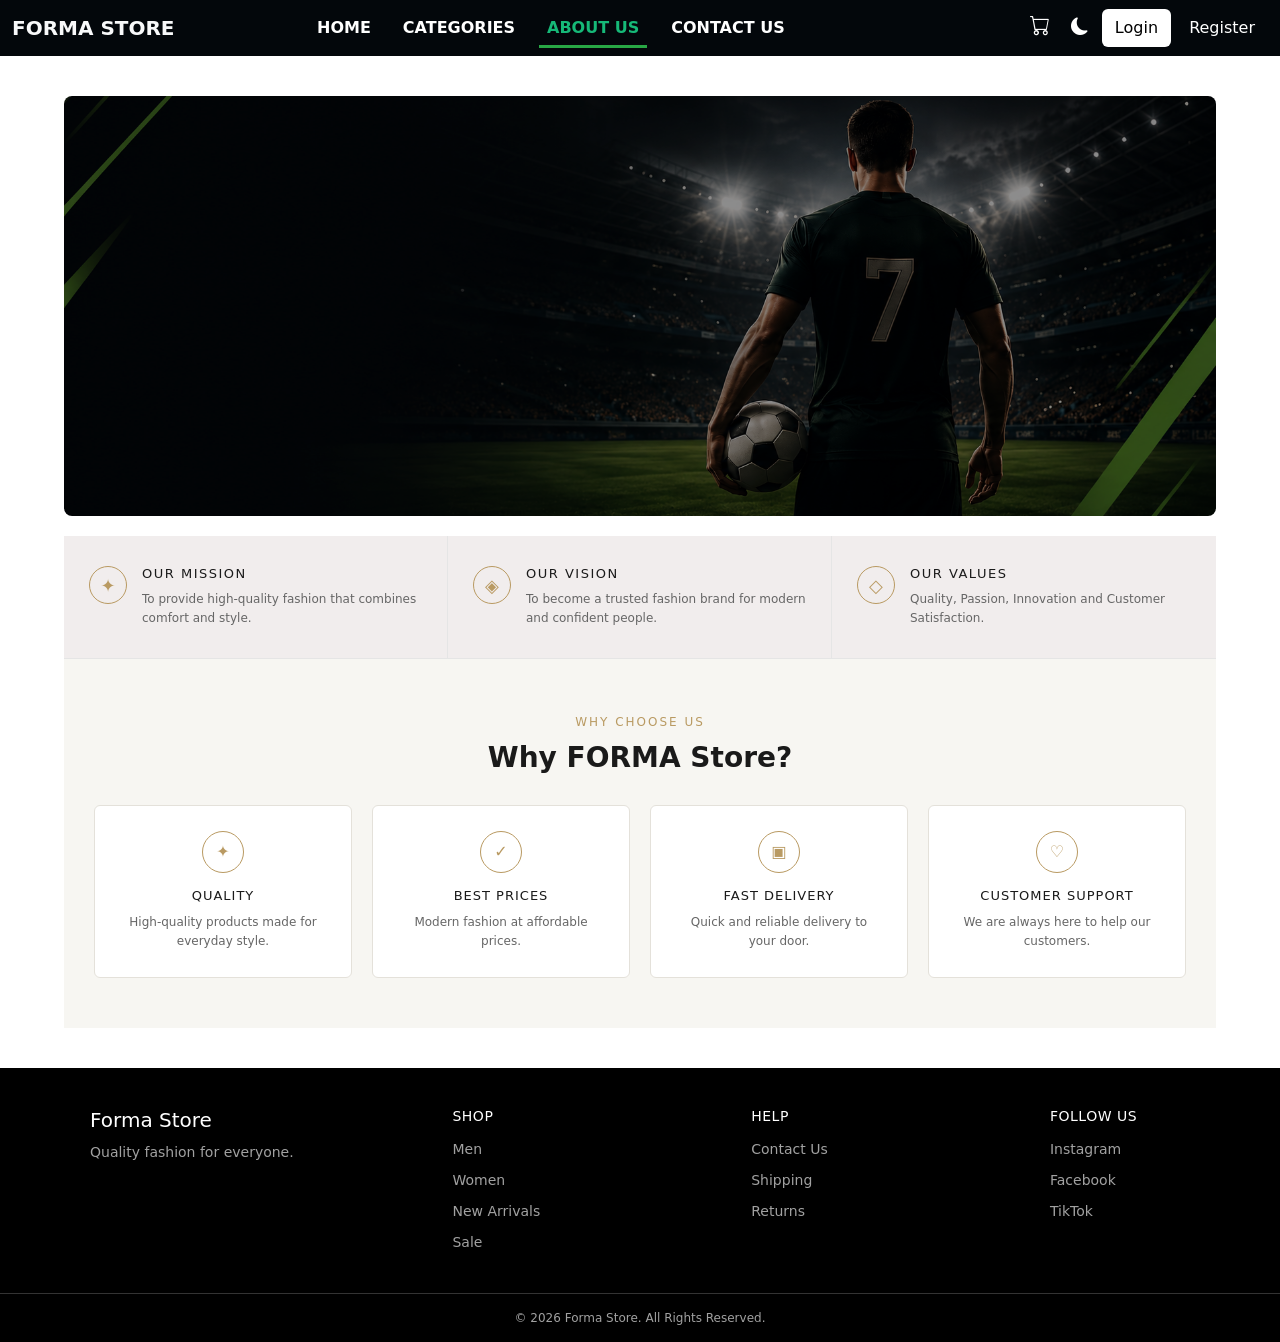
==== commit 8b2d39ad: "Revert "." This reverts commit 59d2b63c70c7d519265248ec4ea66499d2615ec4." ====
--- a/aboutus.html
+++ b/aboutus.html
@@ -35,7 +35,7 @@
       </ul>
 
       <div class="but ms-auto" >
-        <button class="bg-transparent border-0 fs-5 mx-2 text-light cart"><a href="cart.html"><i class="bi bi-cart button-css"></i></a></button>
+        <button class="bg-transparent border-0 fs-5 mx-2 text-light cart" aria-label="cart"><a href="cart.html"><i class="bi bi-cart button-css"></i></a></button>
         <button id="darkModeToggle" class="dark-mode-toggle mx-2" title="Dark Mode"></button>
         <button class="btn bg-white logIn" ><a href="login.html"> Login</a></button>
         <button class="bg-transparent text-white register btn" ><a href="register.html"> Register</a></button>
@@ -54,7 +54,7 @@
     <section class="about-section">
 
         <!-- About Us -->
-        <div class="about-hero ">
+        <div class="about-hero">
 
             <img src="./assets/aboutus.jpg" alt="FORMA Store Fashion">
 
@@ -64,16 +64,16 @@
 
 
         <!-- Our Mission / Vision / Values -->
-        <div class="about-features ">
-
-            <div class="feature-box ">
+        <div class="about-features">
+
+            <div class="feature-box">
 
                 <div class="feature-icon">✦</div>
 
                 <div>
-                    <h3 class="text-dark">OUR MISSION </h3>
-
-                    <p class="text-dark">
+                    <h3>OUR MISSION</h3>
+
+                    <p>
                         To provide high-quality fashion
                         that combines comfort and style.
                     </p>
@@ -87,9 +87,9 @@
                 <div class="feature-icon">◈</div>
 
                 <div>
-                    <h3  class="text-dark">OUR VISION</h3>
-
-                    <p  class="text-dark">
+                    <h3>OUR VISION</h3>
+
+                    <p>
                         To become a trusted fashion brand
                         for modern and confident people.
                     </p>
@@ -103,9 +103,9 @@
                 <div class="feature-icon">◇</div>
 
                 <div>
-                    <h3  class="text-dark">OUR VALUES</h3>
-
-                    <p  class="text-dark">
+                    <h3>OUR VALUES</h3>
+
+                    <p>
                         Quality, Passion, Innovation
                         and Customer Satisfaction.
                     </p>
@@ -120,9 +120,9 @@
         <div class="why-choose">
 
             <div class="why-title">
-                <span  class="text-dark">WHY CHOOSE US</span>
-
-                <h2  class="text-dark">Why FORMA Store?</h2>
+                <span>WHY CHOOSE US</span>
+
+                <h2>Why FORMA Store?</h2>
             </div>
 
 
@@ -132,9 +132,9 @@
 
                     <div class="why-icon">✦</div>
 
-                    <h3  class="text-dark">QUALITY</h3>
-
-                    <p  class="text-dark">
+                    <h3>QUALITY</h3>
+
+                    <p>
                         High-quality products
                         made for everyday style.
                     </p>
@@ -147,9 +147,9 @@
 
                     <div class="why-icon">✓</div>
 
-                    <h3  class="text-dark">BEST PRICES</h3>
-
-                    <p  class="text-dark">
+                    <h3>BEST PRICES</h3>
+
+                    <p>
                         Modern fashion
                         at affordable prices.
                     </p>
@@ -161,9 +161,9 @@
 
                     <div class="why-icon">▣</div>
 
-                    <h3  class="text-dark">FAST DELIVERY</h3>
-
-                    <p  class="text-dark">
+                    <h3>FAST DELIVERY</h3>
+
+                    <p>
                         Quick and reliable
                         delivery to your door.
                     </p>
@@ -175,9 +175,9 @@
 
                     <div class="why-icon">♡</div>
 
-                    <h3  class="text-dark">CUSTOMER SUPPORT</h3>
-
-                    <p  class="text-dark">
+                    <h3>CUSTOMER SUPPORT</h3>
+
+                    <p>
                         We are always here
                         to help our customers.
                     </p>
@@ -227,6 +227,6 @@
 </footer>
 <!-- End Footer -->
 <script src="https://cdn.jsdelivr.net/npm/bootstrap@5.3.8/dist/js/bootstrap.bundle.min.js" integrity="sha384-FKyoEForCGlyvwx9Hj09JcYn3nv7wiPVlz7YYwJrWVcXK/BmnVDxM+D2scQbITxI" crossorigin="anonymous"></script>
-<script src="./script/darkmode.js"></script>
+<script src="script/darkmode.js"></script>
 </body>
 </html>
--- a/css/style.css
+++ b/css/style.css
@@ -20,9 +20,7 @@
    
     color: white;
 }
-.navbar-nav .linkshover,
-.navbar-nav .links.active
-{
+.navbar-nav .links:hover  , .navbar-nav .links.active{
     color: #28a745;
     border-bottom: 3px solid #28a745;
     padding-bottom: 5px;
@@ -39,6 +37,12 @@
 .but .logIn a{
     text-decoration: none;
     color: #000;
+}
+
+.but .register a , .but .cart a{
+    text-decoration:none ;
+    border-style:none ;
+    color: white;
 }
 
 /* End navbar */
@@ -258,52 +262,72 @@
 
 /* Start Footer  */
 .footer {
-margin-top: auto;
-background-color: black;
-color: white;
+  margin-top: auto;
+  background-color: black;
+  color: white;
 }
 
 .footer-content {
-display: flex;
-justify-content: space-between;
-padding: 30px 50px;
+  display: flex;
+  justify-content: space-between;
+  flex-wrap: wrap;
+  gap: 30px;
+  padding: 40px 50px;
+  max-width: 1200px;
+  margin: 0 auto;
 }
 
 .footer-content div {
-display: flex;
-flex-direction: column;
-gap: 10px;
+  display: flex;
+  flex-direction: column;
+  gap: 10px;
+  min-width: 140px;
 }
 
 .footer-content h2 {
-font-size: 20px;
+  font-size: 20px;
+  margin: 0;
 }
 
 .footer-content h3 {
-font-size: 14px;
+  font-size: 14px;
+  margin: 0 0 5px 0;
+  letter-spacing: 0.5px;
 }
 
 .footer-content p {
-color: gray;
-font-size: 14px;
+  color: #a1a1a1;
+  font-size: 14px;
+  margin: 0;
+  max-width: 250px;
 }
 
 .footer-content a {
-color: gray;
-text-decoration: none;
-font-size: 14px;
+  color: #a1a1a1;
+  text-decoration: none;
+  font-size: 14px;
+  transition: color 0.2s ease;
+}
+
+.footer-content a:hover {
+  color: #28a745;
 }
 
 .bottom {
-border-top: 1px solid gray;
-text-align: center;
-padding: 10px 0px;
+  border-top: 1px solid #333;
+  text-align: center;
+  padding: 15px 20px;
 }
 
 .bottom p {
-color: gray;
-font-size: 12px;
-}
+  color: #a1a1a1;
+  font-size: 12px;
+  margin: 0;
+}
+
+
+
+
 
 /* End Footer  */
 
@@ -312,157 +336,29 @@
 /* Start Categories Page */
 
 .form-check-input {
-    width: 18px;
-    height: 18px;
     border-color: black;
     box-shadow: none !important;
-    cursor: pointer;
   
 }
 
 .form-check-input:checked {
-    
-    background-color:#28a745;
+    background-color:black;
     border-color: black;
-   
 }
 /* End Categories Page */
 
 
-/* Start Media */
-
-@media (max-width: 768px) {
-
-    .forma-intro {
-        flex-direction: column;
-
-        text-align: center;
-
-        padding: 40px 25px;
-    }
-
-    .intro-text {
-        width: 100%;
-    }
-
-    .intro-text h1 {
-        font-size: 40px;
-    }
-    .intro-description {
-        margin: 20px auto 30px;
-    }
-    .intro-image {
-        width: 100%;
-        height: 350px;
-        margin-top: 40px;
-    }
-
-        .category-section {
-        flex-direction: column;
-        width: 92%;
-    }
-
-    .big-card {
-        width: 100%;
-        height: 350px;
-    }
-
-    .side-cards {
-        width: 100%;
-        flex-direction: row;
-    }
-
-    .small-card {
-        width: 50%;
-        height: 220px;
-    }
-
-    .big-card h2 {
-        font-size: 22px;
-
-    .about-section {
-        width: 94%;
-    }
-
-
-    .about-hero {
-        height: 380px;
-    }
-
-
-    .about-overlay {
-        left: 30px;
-
-        width: 80%;
-    }
-
-    .about-overlay h2 {
-        font-size: 30px;
-    }
-
-    .about-features {
-        grid-template-columns: 1fr;
-    }
-
-    .feature-box {
-        border-right: none;
-
-        border-bottom: 1px solid #f1eded;
-    }
-
-    .feature-box:last-child {
-        border-bottom: none;
-    }
-
-    .why-choose {
-        padding: 40px 20px;
-    }
-
-    .why-items {
-        grid-template-columns: 1fr 1fr;
-    }
-
-    }
-}
-@media (max-width: 500px) {
-
-    .why-items {
-        grid-template-columns: 1fr;
-    }
-
-
-    .about-overlay {
-        left: 20px;
-    }
-
-
-    .about-overlay h2 {
-        font-size: 26px;
-    }
-
-}
-
-
-/* End Media */
-
-
-
-/* ==========================================
-   Base Styles & Resets
-   ========================================== */
+
+
 .about-section {
-  
-    background: #ffffff !;
-    
-}
-body.dark-mode .about-section {
-    background: #0d0f0e;
-    color: #fff;
-}
-
-/* ==========================================
-   Hero Section
-   ========================================== */
+    width: 90%;
+    max-width: 1200px;
+    margin: 40px auto;
+    background: #ffffff;
+    color: #090101;
+    box-sizing: border-box;
+}
+
 .about-hero {
     height: 420px;
     position: relative;
@@ -510,9 +406,6 @@
     color: #e0e0e0;
 }
 
-/* ==========================================
-   Mission / Vision / Values Section
-   ========================================== */
 .about-features {
     display: grid;
     grid-template-columns: repeat(3, 1fr);
@@ -560,9 +453,6 @@
     color: #666666;
 }
 
-/* ==========================================
-   Why Choose Us Section
-   ========================================== */
 .why-choose {
     padding: 50px 30px;
     background: #f7f6f2;
@@ -633,82 +523,9 @@
     margin: 0;
 }
 
-/* ==========================================
-   Responsive Breakpoints (Media Queries)
-   ========================================== */
-
-/* الشاشات المتوسطة والتابلت (أقل من 992px) */
-@media (max-width: 992px) {
-    .why-items {
-        grid-template-columns: repeat(2, 1fr);
-    }
-}
-
-/* التابلت والموبايل الكبير (أقل من 768px) */
-@media (max-width: 768px) {
-    .about-section {
-        width: 95%;
-        margin: 20px auto;
-    }
-
-    .about-hero {
-        height: 320px;
-    }
-
-    .about-overlay {
-        left: 25px;
-        width: 90%;
-    }
-
-    .about-overlay h2 {
-        font-size: 28px;
-    }
-
-    .about-features {
-        grid-template-columns: 1fr;
-    }
-
-    .feature-box {
-        border-right: none;
-        border-bottom: 1px solid #e5e5e5;
-        padding: 20px;
-    }
-
-    .feature-box:last-child {
-        border-bottom: none;
-    }
-}
-
-/* الشاشات الصغيرة والموبايل (أقل من 576px) */
-@media (max-width: 576px) {
-    .about-hero {
-        height: 280px;
-    }
-
-    .about-overlay {
-        left: 15px;
-    }
-
-    .about-overlay h2 {
-        font-size: 22px;
-    }
-
-    .about-overlay p {
-        font-size: 12px;
-        line-height: 1.5;
-    }
-
-    .why-choose {
-        padding: 30px 15px;
-    }
-
-    .why-items {
-        grid-template-columns: 1fr;
-    }
-}
-
-
-/* End About Us */
+
+
+
 
 
 /* Start Dark Mode */
@@ -735,7 +552,7 @@
 
 body.dark-mode .intro-btn {
     background-color: #f1f1f1;
-    color: #1e1e1e;
+    color: black;
 }
 
 body.dark-mode .card-body h3,
@@ -760,312 +577,625 @@
     color: #ffffff;
 }
 
-
- .addToCart
- {
-   transition: 0.3s;
- }
-
-body.dark-mode .addToCart
-{
-color: #fff;
-    border-color: #fff;
-    background-color: transparent;
-}
-
-body.dark-mode  .addToCart:hover {
-    background-color: #fff;
-    color: #000;
-}
- body.dark-mode .card{
-  color: white;
-
-}
-body.dark-mode .feature-box {
-    background-color: #1a1a1a;
-    border-color: #2d2d2d;
-}
-
-body.dark-mode .why-choose {
-    background-color: #121212;
-}
-
-body.dark-mode .why-box {
-    background-color: #1c1c1c;
-    border-color: #303030;
-}
-
-body.dark-mode .about-section {
-    background-color: #171717;
-}
-body.dark-mode .about-features
-{
-    border-color: black;
-}
-
-
-body.dark-mode #searchInput{
-   background: #181818;
-    color: #f5f2ec;
-}
-body.dark-mode #searchInput::placeholder {
-  color: #8f8b84;
-    opacity: 1;
-}
-
-
-
-body.dark-mode {
-    background: #111111;
-    color: #f5f2ec;
-}
-
-body.dark-mode .btnSize {
-    background-color: #181818;
-    border-color: #28a745;
-    color :white;
-}
-
-
-
-#searchInput{
-    margin: 50px 16px;
-    padding: 12px 16px;
-    font-size: 14px;
-    border: 1px solid #28a745;
-    border-radius: 6px;
-    transition: all 0.25s ease;
-    background-color: #fff;
-    color: #333;    
-    
-}
-
- #searchInput:focus {
- box-shadow: 0 0 8px #28a745 !important;
-
-}
-.btnSize {
-    border: 1px solid #28a745;
-    background-color: transparent;
-    transition: all 0.25s ease;
-    cursor: pointer;
-}
-
-.btnSize:hover {
-    background-color: #28a745;
-    color: #fff;
-    transform: translateY(-2px);
-    box-shadow: 0 3px 10px #28A74540;
-}
-
-
-
-@media (max-width: 992px) {
-    .product-card-horizontal {
-        gap: 12px;
-        padding: 12px;
-    }
-    
-    .product-image-container {
-        width: 80px;
-        height: 80px;
-    }
-    
-    .product-title {
-        font-size: 12px;
-    }
-    
-    .btn-add-to-cart {
-        padding: 5px 8px;
-        font-size: 9px;
-    }
-    
-    .btn-cart-icon {
-        width: 28px;
-        height: 28px;
-    }
-}
-
-@media (max-width: 576px) {
-    .product-card-horizontal {
-        gap: 10px;
-        padding: 10px;
-    }
-    
-    .product-image-container {
-        width: 70px;
-        height: 70px;
-    }
-    
-    .product-category {
-        font-size: 8px;
-    }
-    
-    .product-title {
-        font-size: 11px;
-    }
-    
-    .product-price {
-        font-size: 12px;
-    }
-}
-
-
-.product-card-horizontal {
+/* End Dark Mode */
+
+/* start cart */
+
+.cart-page {
+    width: 92%;
+    max-width: 1200px;
+    margin: 60px auto;
+}
+
+.cart-title {
+    font-size: 28px;
+    font-weight: 600;
+    letter-spacing: 1px;
+    margin-bottom: 30px;
+}
+.cart-container {
+    background: white;
+    border: 1px solid #e5e5e5;
+}
+
+.cart-header {
+    display: grid;
+
+    grid-template-columns:
+        2fr
+        1fr
+        1fr
+        1fr
+        40px;
+    align-items: center;
+    padding: 20px 25px;
+    background: #fafafa;
+    border-bottom: 1px solid #e5e5e5;
+    font-size: 11px;
+    font-weight: bold;
+    letter-spacing: 1px;
+}
+
+.cart-item {
+    display: grid;
+    grid-template-columns:
+        2fr
+        1fr
+        1fr
+        1fr
+        40px;
+    align-items: center;
+    padding: 22px 25px;
+    border-bottom: 1px solid #eeeeee;
+    min-height: 130px;
+}
+
+.product-info {
     display: flex;
     align-items: center;
-    gap: 15px;
-    padding: 15px;
-    background-color: #ffffff;
-    border-radius: 8px;
-    box-shadow: 0 2px 8px rgba(0, 0, 0, 0.1);
-    transition: all 0.3s ease;
-    border: 1px solid #f0f0f0;
-    height: 100%;
-}
-
-.product-card-horizontal:hover {
-    box-shadow: 0 4px 12px rgba(0, 0, 0, 0.15);
-    transform: translateY(-2px);
-}
-
-.product-image-container {
-    flex-shrink: 0;
-    width: 100px;
-    height: 100px;
-    background-color: #f5f5f5;
-    border-radius: 6px;
+    gap: 18px;
+}
+
+.product-info img {
+    width: 80px;
+    height: 80px;
+    object-fit: cover;
+    border: 1px solid #eeeeee;
+    background: #f5f5f5;
+}
+
+.product-info h3 {
+    font-size: 14px;
+    font-weight: 600;
+    margin-bottom: 8px;
+}
+
+.product-info p {
+    font-size: 11px;
+    color: #777;
+    margin-bottom: 3px;
+}
+
+.product-price,
+.product-total {
+    font-size: 13px;
+    font-weight: 500;
+}
+
+.quantity {
     display: flex;
     align-items: center;
-    justify-content: center;
-    overflow: hidden;
-}
-
-.product-image {
+    justify-content: flex-start;
+    width: fit-content;
+    border: 1px solid #ddd;
+}
+
+.quantity button {
+    width: 28px;
+    height: 28px;
+    border: none;
+    background: white;
+    cursor: pointer;
+    font-size: 15px;
+    transition: 0.2s;
+}
+
+.quantity button:hover {
+    background: #f0eee8;
+}
+
+.quantity span {
+    width: 28px;
+    text-align: center;
+    font-size: 12px;
+}
+
+.delete-btn {
+    border: none;
+    background: transparent;
+    cursor: pointer;
+    font-size: 15px;
+    opacity: 0.6;
+    transition: 0.2s;
+}
+
+.delete-btn:hover {
+    opacity: 1;
+    transform: scale(1.1);
+}
+
+.cart-bottom {
+    display: grid;
+    grid-template-columns: 1fr 1fr;
+    gap: 25px;
+    margin-top: 30px;
+}
+
+.coupon-box {
+    background: white;
+    border: 1px solid #e5e5e5;
+    padding: 30px;
+}
+
+.coupon-box h3 {
+    font-size: 12px;
+    letter-spacing: 1px;
+    margin-bottom: 20px;
+}
+
+.coupon-form {
+    display: flex;
+    gap: 10px;
+}
+
+.coupon-form input {
+    flex: 1;
+    height: 42px;
+    border: 1px solid #ddd;
+    padding: 0 12px;
+    outline: none;
+    font-size: 12px;
+}
+
+.coupon-form input:focus {
+    border-color: #b99a62;
+}
+
+.coupon-form button {
+    padding: 0 22px;
+    border: none;
+    background: #171717;
+    color: white;
+    cursor: pointer;
+    font-size: 11px;
+    letter-spacing: 1px;
+    transition: 0.3s;
+}
+
+.coupon-form button:hover {
+    background: #b99a62;
+}
+
+.summary {
+    background: white;
+    border: 1px solid #e5e5e5;
+    padding: 30px;
+}
+
+.summary-row,
+.summary-total {
+    display: flex;
+    justify-content: space-between;
+    align-items: center;
+    margin-bottom: 18px;
+}
+
+.summary-row span,
+.summary-total span {
+    font-size: 12px;
+    letter-spacing: 1px;
+}
+
+.summary-row strong {
+    font-size: 13px;
+    font-weight: 500;
+}
+
+.summary-total {
+    padding-top: 18px;
+    border-top: 1px solid #eeeeee;
+    margin-top: 5px;
+}
+
+.summary-total strong {
+    color: #b99a62;
+    font-size: 18px;
+}
+
+.checkout-btn {
+    width: 100%;
+    height: 45px;
+    margin-top: 15px;
+    border: none;
+    background: #171717;
+    color: white;
+    cursor: pointer;
+    font-size: 11px;
+    font-weight: bold;
+    letter-spacing: 1px;
+    transition: 0.3s;
+}
+
+.checkout-btn:hover {
+    background: #b99a62;
+}
+
+.continue-shopping {
+    display: block;
+    text-align: center;
+    margin-top: 18px;
+    color: #555;
+    text-decoration: none;
+    font-size: 10px;
+    letter-spacing: 1px;
+}
+
+.continue-shopping:hover {
+    color: #b99a62;
+}
+
+/* end cart */
+
+/* start contact us */
+
+/*contact*/
+:root {
+  --bg: #f5f6f8
+  --nav: #ffffff;   
+  --text: #171b22;
+  --second-text: #666;
+  --box: #eef8f6;
+  --form: #ffffff;
+  --input: #ffffff;
+  --border: #dee2e6;
+  --green: #16b978;
+}
+
+.dark-mode {
+    --bg: #0b1017;
+    --nav: #05080c;
+    --text: #f5f5f5;
+    --second-text: #a9afb8;
+    --box: #08251f;
+    --form: #161b23;
+    --input: #12171f;
+    --border: #343b45;
+    --green: #16b978;
+}
+
+body {
+    background-color: var(--bg);
+    color: var(--text);
+    transition: 0.4s;
+}
+
+.custom-nav {
+    background-color: var(--nav) !important;
+}
+
+.custom-text {
+    color: var(--text) !important;
+}
+
+.second-text {
+    color: var(--second-text);
+}
+
+.contact-box {
+    background-color: var(--box);
+    border: 1px solid rgba(22, 185, 120, 0.3);
+}
+
+.form-box {
+    background-color: var(--form);
+    border: 1px solid var(--border);
+}
+
+.custom-input {
+    background-color: var(--input) !important;
+    color: var(--text) !important;
+    border-color: var(--border) !important;
+}
+
+.custom-input:focus {
+    border-color: var(--green) !important;
+    box-shadow: 0 0 0 0.25rem rgba(22, 185, 120, 0.15) !important;
+}
+
+.custom-input::placeholder {
+    color:#8a9099;
+    opacity:1;
+}
+
+body.dark-mode .custom-input::placeholder {
+    color:#9ca3af;
+    opacity:1;
+}
+
+.green-text {
+    color: var(--green);
+}
+
+.green-bg {
+    background-color: var(--green);
+}
+
+.contact-icon {
+    width: 50px;
+    height: 50px;
+    background-color: rgba(22, 185, 120, 0.12);
+    color: var(--green);
+}
+
+.theme-btn {
+    border: none;
+    background: transparent;
+    color: var(--text);
+}
+
+.nav-link.active {
+    color: var(--green) !important;
+}
+
+/* end contact us */
+
+/* Start Media */
+
+@media (max-width: 992px) {
+    .why-items {
+        grid-template-columns: repeat(2, 1fr);
+    }
+}
+
+@media (max-width: 768px) {
+        .forma-intro {
+        flex-direction: column;
+
+        text-align: center;
+
+        padding: 40px 25px;
+    }
+
+    .intro-text {
+        width: 100%;
+    }
+
+    .intro-text h1 {
+        font-size: 40px;
+    }
+    .intro-description {
+        margin: 20px auto 30px;
+    }
+    .intro-image {
+        width: 100%;
+        height: 350px;
+        margin-top: 40px;
+    }
+
+        .category-section {
+        flex-direction: column;
+        width: 92%;
+    }
+
+    .big-card {
+        width: 100%;
+        height: 350px;
+    }
+
+    .side-cards {
+        width: 100%;
+        flex-direction: row;
+    }
+
+    .small-card {
+        width: 50%;
+        height: 220px;
+    }
+
+    .big-card h2 {
+        font-size: 22px;
+
+    .about-section {
+        width: 94%;
+    }
+
+
+    .about-hero {
+        height: 380px;
+    }
+
+
+    .about-overlay {
+        left: 30px;
+
+        width: 80%;
+    }
+
+    .about-overlay h2 {
+        font-size: 30px;
+    }
+
+    .about-features {
+        grid-template-columns: 1fr;
+    }
+
+    .feature-box {
+        border-right: none;
+
+        border-bottom: 1px solid #f1eded;
+    }
+
+    .feature-box:last-child {
+        border-bottom: none;
+    }
+
+    .why-choose {
+        padding: 40px 20px;
+    }
+
+    .why-items {
+        grid-template-columns: 1fr 1fr;
+    }
+
+    }
+
+    .about-section {
+        width: 95%;
+        margin: 20px auto;
+    }
+
+    .about-hero {
+        height: 320px;
+    }
+
+    .about-overlay {
+        left: 25px;
+        width: 90%;
+    }
+
+    .about-overlay h2 {
+        font-size: 28px;
+    }
+
+    .about-features {
+        grid-template-columns: 1fr;
+    }
+
+    .feature-box {
+        border-right: none;
+        border-bottom: 1px solid #e5e5e5;
+        padding: 20px;
+    }
+
+    .feature-box:last-child {
+        border-bottom: none;
+    }
+
+  .footer-content {
+    flex-direction: column;
+    align-items: center; 
+    text-align: center; 
+    padding: 40px 20px;
+    gap: 30px;
+  }
+
+  .footer-content div {
+    align-items: center;
+  }
+
+  .footer-content p {
     max-width: 100%;
-    max-height: 100%;
-    object-fit: contain;
-}
-
-.product-info-container {
-    flex: 1;
-    display: flex;
-    flex-direction: column;
-    gap: 4px;
-    min-width: 0;
-}
-
-.product-category {
-    font-size: 10px;
-    letter-spacing: 0.5px;
-    text-transform: uppercase;
-    color: #999;
-    font-weight: 500;
-}
-
-.product-title {
-    font-size: 13px;
-    font-weight: 600;
-    color: #222;
-    margin: 0;
-    line-height: 1.2;
-    word-break: break-word;
-}
-
-.product-footer {
-    display: flex;
-    align-items: center;
-    justify-content: space-between;
-    gap: 10px;
-    margin-top: 6px;
-    flex-wrap: wrap;
-}
-
-.product-price {
-    font-size: 13px;
-    font-weight: 700;
-    color: #28a745;
-    white-space: nowrap;
-}
-
-.product-actions {
-    display: flex;
-    align-items: center;
-    gap: 5px;
-}
-
-.btn-add-to-cart {
-    background-color: transparent;
-    border: 1px solid #28a745;
-    color: #28a745;
-    padding: 6px 10px;
-    border-radius: 3px;
-    font-size: 10px;
-    font-weight: 600;
-    cursor: pointer;
-    transition: all 0.3s ease;
-    white-space: nowrap;
-    min-width: fit-content;
-}
-
-.btn-add-to-cart:hover {
-    background-color: #28a745;
-    color: #ffffff;
-}
-
-.btn-cart-icon {
-    background-color: transparent;
-    border: 1px solid #28a745;
-    color: #28a745;
-    width: 30px;
-    height: 30px;
-    border-radius: 3px;
-    display: flex;
-    align-items: center;
-    justify-content: center;
-    cursor: pointer;
-    font-size: 12px;
-    transition: all 0.3s ease;
-    padding: 0;
-    flex-shrink: 0;
-}
-
-.btn-cart-icon:hover {
-    background-color: #28a745;
-    color: #ffffff;
-}
-
-/* Dark Mode - Horizontal Cards */
-body.dark-mode .product-card-horizontal {
-    background-color: #1a1a1a;
-    border-color: #2d2d2d;
-    box-shadow: 0 2px 8px rgba(0, 0, 0, 0.3);
-}
-
-body.dark-mode .product-card-horizontal:hover {
-    box-shadow: 0 4px 12px rgba(0, 0, 0, 0.5);
-}
-
-body.dark-mode .product-image-container {
-    background-color: #2d2d2d;
-}
-
-body.dark-mode .product-category {
-    color: #888;
-}
-
-body.dark-mode .product-title {
-    color: #e0e0e0;
-}
-
-body.dark-mode .btn-add-to-cart,
-body.dark-mode .btn-cart-icon {
-    border-color: #28a745;
-    color: #28a745;
-}
-
-body.dark-mode .btn-add-to-cart:hover,
-body.dark-mode .btn-cart-icon:hover {
-    background-color: #28a745;
-    color: #000;
-}+  }
+  .cart-page {
+        width: 95%;
+
+        margin: 35px auto;
+    }
+
+
+    .cart-header {
+        display: none;
+    }
+
+
+    .cart-item {
+        grid-template-columns: 1fr;
+
+        gap: 15px;
+
+        padding: 25px;
+    }
+
+
+    .product-info {
+        width: 100%;
+    }
+
+
+    .product-price::before {
+        content: "PRICE: ";
+
+        color: #888;
+
+        font-size: 10px;
+    }
+
+
+    .product-total::before {
+        content: "TOTAL: ";
+
+        color: #888;
+
+        font-size: 10px;
+    }
+
+
+    .quantity {
+        margin: 5px 0;
+    }
+
+
+    .delete-btn {
+        position: absolute;
+
+        right: 25px;
+    }
+
+
+    .cart-bottom {
+        grid-template-columns: 1fr;
+    }
+
+
+}
+
+@media (max-width: 576px) {
+    .about-hero {
+        height: 280px;
+    }
+
+    .about-overlay {
+        left: 15px;
+    }
+
+    .about-overlay h2 {
+        font-size: 22px;
+    }
+
+    .about-overlay p {
+        font-size: 12px;
+        line-height: 1.5;
+    }
+
+    .why-choose {
+        padding: 30px 15px;
+    }
+
+    .why-items {
+        grid-template-columns: 1fr;
+    }
+
+        .cart-title {
+        font-size: 22px;
+    }
+    .product-info img {
+        width: 65px;
+        height: 65px;
+    }
+    .product-info h3 {
+        font-size: 12px;
+    }
+    .coupon-form {
+        flex-direction: column;
+    }
+    .coupon-form button {
+        height: 40px;
+    }
+
+        .why-items {
+        grid-template-columns: 1fr;
+    }
+
+
+    .about-overlay {
+        left: 20px;
+    }
+
+
+    .about-overlay h2 {
+        font-size: 26px;
+    }
+
+}
+
+/* End Media */
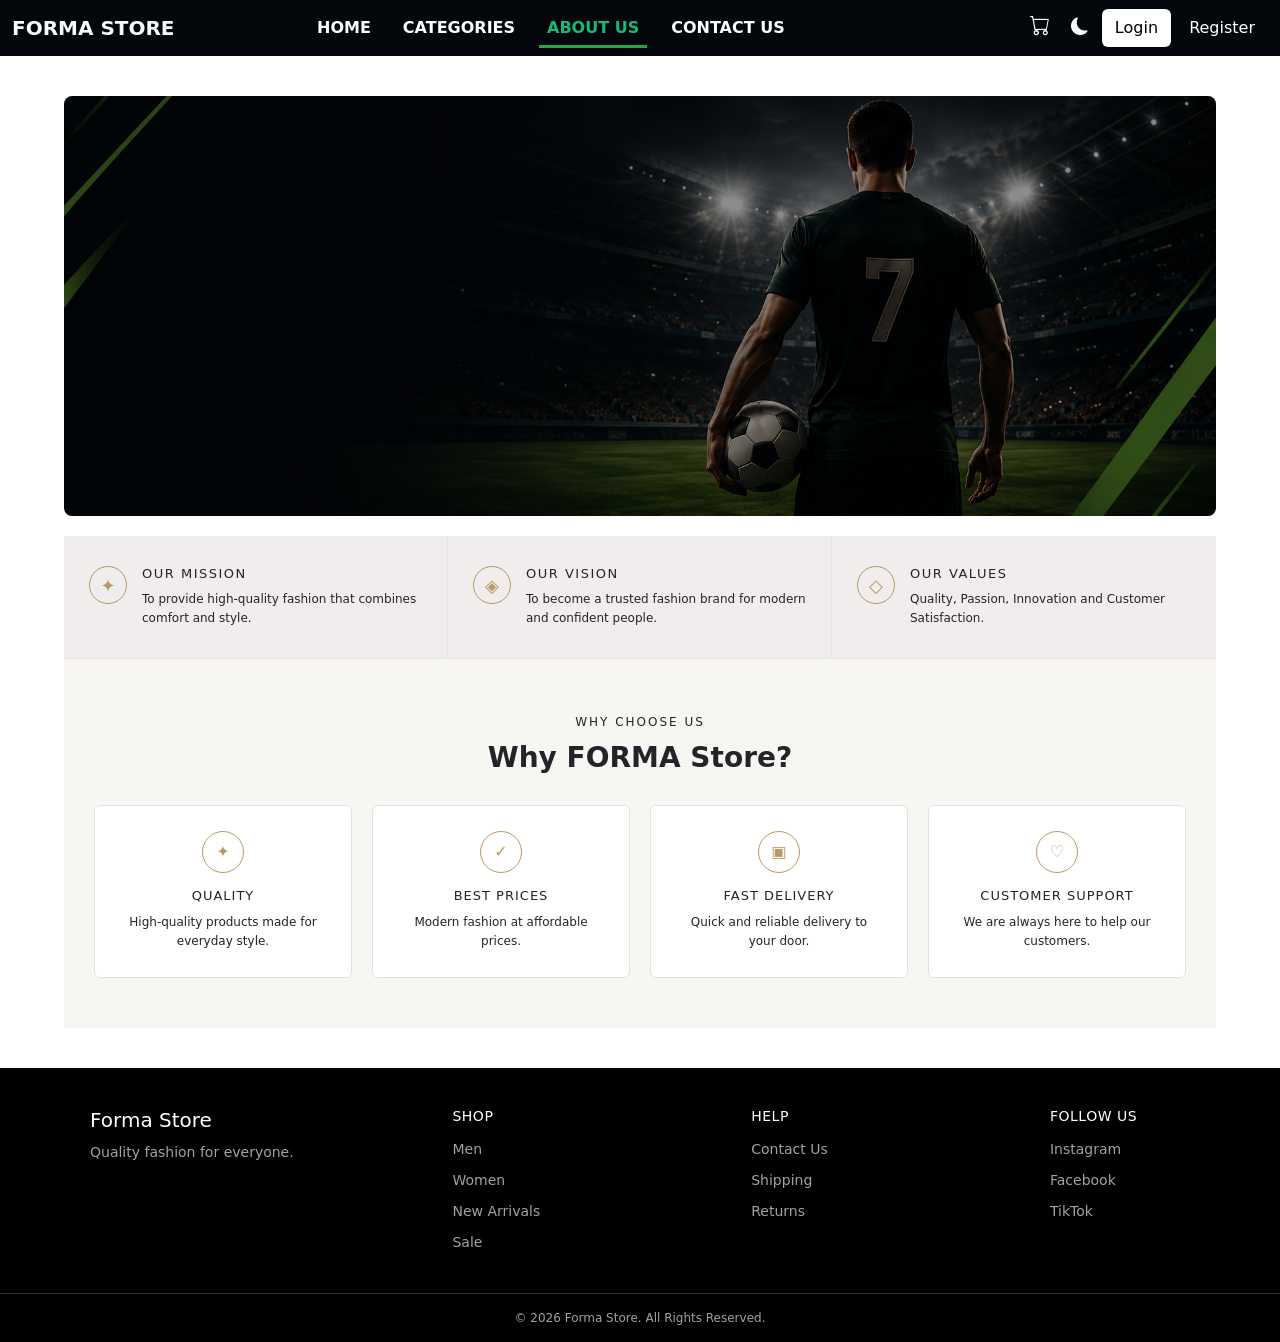
==== commit fd3a19a1: "." ====
--- a/aboutus.html
+++ b/aboutus.html
@@ -33,7 +33,7 @@
           <a class="nav-link  fw-bold mx-2    links" aria-current="page" href="contactus.html">CONTACT US</a>
           </li>
       </ul>
-
+ 
       <div class="but ms-auto" >
         <button class="bg-transparent border-0 fs-5 mx-2 text-light cart" aria-label="cart"><a href="cart.html"><i class="bi bi-cart button-css"></i></a></button>
         <button id="darkModeToggle" class="dark-mode-toggle mx-2" title="Dark Mode"></button>
@@ -47,14 +47,13 @@
 </nav>
 <!-- End Navbar -->
 
-
 <!-- Start section -->
 
 <!-- About Section -->
     <section class="about-section">
 
         <!-- About Us -->
-        <div class="about-hero">
+        <div class="about-hero ">
 
             <img src="./assets/aboutus.jpg" alt="FORMA Store Fashion">
 
@@ -64,16 +63,16 @@
 
 
         <!-- Our Mission / Vision / Values -->
-        <div class="about-features">
-
-            <div class="feature-box">
+        <div class="about-features ">
+
+            <div class="feature-box ">
 
                 <div class="feature-icon">✦</div>
 
                 <div>
-                    <h3>OUR MISSION</h3>
-
-                    <p>
+                    <h3 class="text-dark">OUR MISSION </h3>
+
+                    <p class="text-dark">
                         To provide high-quality fashion
                         that combines comfort and style.
                     </p>
@@ -87,9 +86,9 @@
                 <div class="feature-icon">◈</div>
 
                 <div>
-                    <h3>OUR VISION</h3>
-
-                    <p>
+                    <h3  class="text-dark">OUR VISION</h3>
+
+                    <p  class="text-dark">
                         To become a trusted fashion brand
                         for modern and confident people.
                     </p>
@@ -103,9 +102,9 @@
                 <div class="feature-icon">◇</div>
 
                 <div>
-                    <h3>OUR VALUES</h3>
-
-                    <p>
+                    <h3  class="text-dark">OUR VALUES</h3>
+
+                    <p  class="text-dark">
                         Quality, Passion, Innovation
                         and Customer Satisfaction.
                     </p>
@@ -120,9 +119,9 @@
         <div class="why-choose">
 
             <div class="why-title">
-                <span>WHY CHOOSE US</span>
-
-                <h2>Why FORMA Store?</h2>
+                <span  class="text-dark">WHY CHOOSE US</span>
+
+                <h2  class="text-dark">Why FORMA Store?</h2>
             </div>
 
 
@@ -132,9 +131,9 @@
 
                     <div class="why-icon">✦</div>
 
-                    <h3>QUALITY</h3>
-
-                    <p>
+                    <h3  class="text-dark">QUALITY</h3>
+
+                    <p  class="text-dark">
                         High-quality products
                         made for everyday style.
                     </p>
@@ -147,9 +146,9 @@
 
                     <div class="why-icon">✓</div>
 
-                    <h3>BEST PRICES</h3>
-
-                    <p>
+                    <h3  class="text-dark">BEST PRICES</h3>
+
+                    <p  class="text-dark">
                         Modern fashion
                         at affordable prices.
                     </p>
@@ -161,9 +160,9 @@
 
                     <div class="why-icon">▣</div>
 
-                    <h3>FAST DELIVERY</h3>
-
-                    <p>
+                    <h3  class="text-dark">FAST DELIVERY</h3>
+
+                    <p  class="text-dark">
                         Quick and reliable
                         delivery to your door.
                     </p>
@@ -175,9 +174,9 @@
 
                     <div class="why-icon">♡</div>
 
-                    <h3>CUSTOMER SUPPORT</h3>
-
-                    <p>
+                    <h3  class="text-dark">CUSTOMER SUPPORT</h3>
+
+                    <p  class="text-dark">
                         We are always here
                         to help our customers.
                     </p>
@@ -191,7 +190,6 @@
     </section>
 
 <!-- End section -->
-
 
 
 <!-- Start Footer -->
--- a/css/style.css
+++ b/css/style.css
@@ -1198,4 +1198,360 @@
 
 }
 
-/* End Media */+/* End Media */
+
+body.dark-mode { 
+background-color: #121212; 
+color: #f1f1f1; 
+} 
+
+
+body.dark-mode .navbar { 
+background-color: black; 
+} 
+
+body.dark-mode .forma-intro { 
+background-color: #1a1a1a; 
+} 
+
+body.dark-mode .intro-small, 
+body.dark-mode .intro-description { 
+color: #cccccc; 
+} 
+
+body.dark-mode .intro-btn { 
+background-color: #f1f1f1; 
+color: #1e1e1e; 
+} 
+
+body.dark-mode .card-body h3, 
+body.dark-mode .product-card h3, 
+body.dark-mode .text-dark { 
+color: #f1f1f1 !important; 
+} 
+
+body.dark-mode .bg-light { 
+background-color: #1e1e1e !important; 
+} 
+
+body.dark-mode .linkArivall { 
+color: #f1f1f1; 
+} 
+
+
+.dark-mode-toggle { 
+background-color: transparent; 
+border: none; 
+font-size: 1.1rem; 
+color: #ffffff; 
+} 
+
+
+.addToCart 
+{ 
+transition: 0.3s; 
+} 
+
+body.dark-mode .addToCart 
+{ 
+color: #fff; 
+border-color: #fff; 
+background-color: transparent; 
+} 
+
+body.dark-mode .addToCart:hover { 
+background-color: #fff; 
+color: #000; 
+} 
+body.dark-mode .card{ 
+color: white; 
+
+} 
+body.dark-mode .feature-box { 
+background-color: #1a1a1a; 
+border-color: #2d2d2d; 
+} 
+
+body.dark-mode .why-choose { 
+background-color: #121212; 
+} 
+
+body.dark-mode .why-box { 
+background-color: #1c1c1c; 
+border-color: #303030; 
+} 
+
+body.dark-mode .about-section { 
+background-color: #171717; 
+} 
+body.dark-mode .about-features 
+{ 
+border-color: black; 
+} 
+
+
+body.dark-mode #searchInput{ 
+background: #181818; 
+color: #f5f2ec; 
+} 
+body.dark-mode #searchInput::placeholder { 
+color: #8f8b84; 
+opacity: 1; 
+} 
+
+
+
+body.dark-mode { 
+background: #111111; 
+color: #f5f2ec; 
+} 
+
+body.dark-mode .btnSize { 
+background-color: #181818; 
+border-color: #28a745; 
+color :white; 
+} 
+
+
+
+#searchInput{ 
+margin: 50px 16px; 
+padding: 12px 16px; 
+font-size: 14px; 
+border: 1px solid #28a745; 
+border-radius: 6px; 
+transition: all 0.25s ease; 
+background-color: #fff; 
+color: #333; 
+
+} 
+
+#searchInput:focus { 
+box-shadow: 0 0 8px #28a745 !important; 
+
+} 
+.btnSize { 
+border: 1px solid #28a745; 
+background-color: transparent; 
+transition: all 0.25s ease; 
+cursor: pointer; 
+} 
+
+.btnSize:hover { 
+background-color: #28a745; 
+color: #fff; 
+transform: translateY(-2px); 
+box-shadow: 0 3px 10px #28A74540; 
+} 
+
+
+
+@media (max-width: 992px) { 
+.product-card-horizontal { 
+gap: 12px; 
+padding: 12px; 
+} 
+
+.product-image-container { 
+width: 80px; 
+height: 80px; 
+} 
+
+.product-title { 
+font-size: 12px; 
+} 
+
+.btn-add-to-cart { 
+padding: 5px 8px; 
+font-size: 9px; 
+} 
+
+.btn-cart-icon { 
+width: 28px; 
+height: 28px; 
+} 
+} 
+
+@media (max-width: 576px) { 
+.product-card-horizontal { 
+gap: 10px; 
+padding: 10px; 
+} 
+
+.product-image-container { 
+width: 70px; 
+height: 70px; 
+} 
+
+.product-category { 
+font-size: 8px; 
+} 
+
+.product-title { 
+font-size: 11px; 
+} 
+
+.product-price { 
+font-size: 12px; 
+} 
+} 
+
+
+.product-card-horizontal { 
+display: flex; 
+align-items: center; 
+gap: 15px; 
+padding: 15px; 
+background-color: #ffffff; 
+border-radius: 8px; 
+box-shadow: 0 2px 8px rgba(0, 0, 0, 0.1); 
+transition: all 0.3s ease; 
+border: 1px solid #f0f0f0; 
+height: 100%; 
+} 
+
+.product-card-horizontal:hover { 
+box-shadow: 0 4px 12px rgba(0, 0, 0, 0.15); 
+transform: translateY(-2px); 
+} 
+
+.product-image-container { 
+flex-shrink: 0; 
+width: 100px; 
+height: 100px; 
+background-color: #f5f5f5; 
+border-radius: 6px; 
+display: flex; 
+align-items: center; 
+justify-content: center; 
+overflow: hidden; 
+} 
+
+.product-image { 
+max-width: 100%; 
+max-height: 100%; 
+object-fit: contain; 
+} 
+
+.product-info-container { 
+flex: 1; 
+display: flex; 
+flex-direction: column; 
+gap: 4px; 
+min-width: 0; 
+} 
+
+.product-category { 
+font-size: 10px; 
+letter-spacing: 0.5px; 
+text-transform: uppercase; 
+color: #999; 
+font-weight: 500; 
+} 
+
+.product-title { 
+font-size: 13px; 
+font-weight: 600; 
+color: #222; 
+margin: 0; 
+line-height: 1.2; 
+word-break: break-word; 
+} 
+
+.product-footer { 
+display: flex; 
+align-items: center; 
+justify-content: space-between; 
+gap: 10px; 
+margin-top: 6px; 
+flex-wrap: wrap; 
+} 
+
+.product-price { 
+font-size: 13px; 
+font-weight: 700; 
+color: #28a745; 
+white-space: nowrap; 
+} 
+
+.product-actions { 
+display: flex; 
+align-items: center; 
+gap: 5px; 
+} 
+
+.btn-add-to-cart { 
+background-color: transparent; 
+border: 1px solid #28a745; 
+color: #28a745; 
+padding: 6px 10px; 
+border-radius: 3px; 
+font-size: 10px; 
+font-weight: 600; 
+cursor: pointer; 
+transition: all 0.3s ease; 
+white-space: nowrap; 
+min-width: fit-content; 
+} 
+
+.btn-add-to-cart:hover { 
+background-color: #28a745; 
+color: #ffffff; 
+} 
+
+.btn-cart-icon { 
+background-color: transparent; 
+border: 1px solid #28a745; 
+color: #28a745; 
+width: 30px; 
+height: 30px; 
+border-radius: 3px; 
+display: flex; 
+align-items: center; 
+justify-content: center; 
+cursor: pointer; 
+font-size: 12px; 
+transition: all 0.3s ease; 
+padding: 0; 
+flex-shrink: 0; 
+} 
+
+.btn-cart-icon:hover { 
+background-color: #28a745; 
+color: #ffffff; 
+} 
+
+/* Dark Mode - Horizontal Cards */ 
+body.dark-mode .product-card-horizontal { 
+background-color: #1a1a1a; 
+border-color: #2d2d2d; 
+box-shadow: 0 2px 8px rgba(0, 0, 0, 0.3); 
+} 
+
+body.dark-mode .product-card-horizontal:hover { 
+box-shadow: 0 4px 12px rgba(0, 0, 0, 0.5); 
+} 
+
+body.dark-mode .product-image-container { 
+background-color: #2d2d2d; 
+} 
+
+body.dark-mode .product-category { 
+color: #888; 
+} 
+
+body.dark-mode .product-title { 
+color: #e0e0e0; 
+} 
+
+body.dark-mode .btn-add-to-cart, 
+body.dark-mode .btn-cart-icon { 
+border-color: #28a745; 
+color: #28a745; 
+} 
+
+body.dark-mode .btn-add-to-cart:hover, 
+body.dark-mode .btn-cart-icon:hover { 
+background-color: #28a745; 
+color: #000; 
+}
